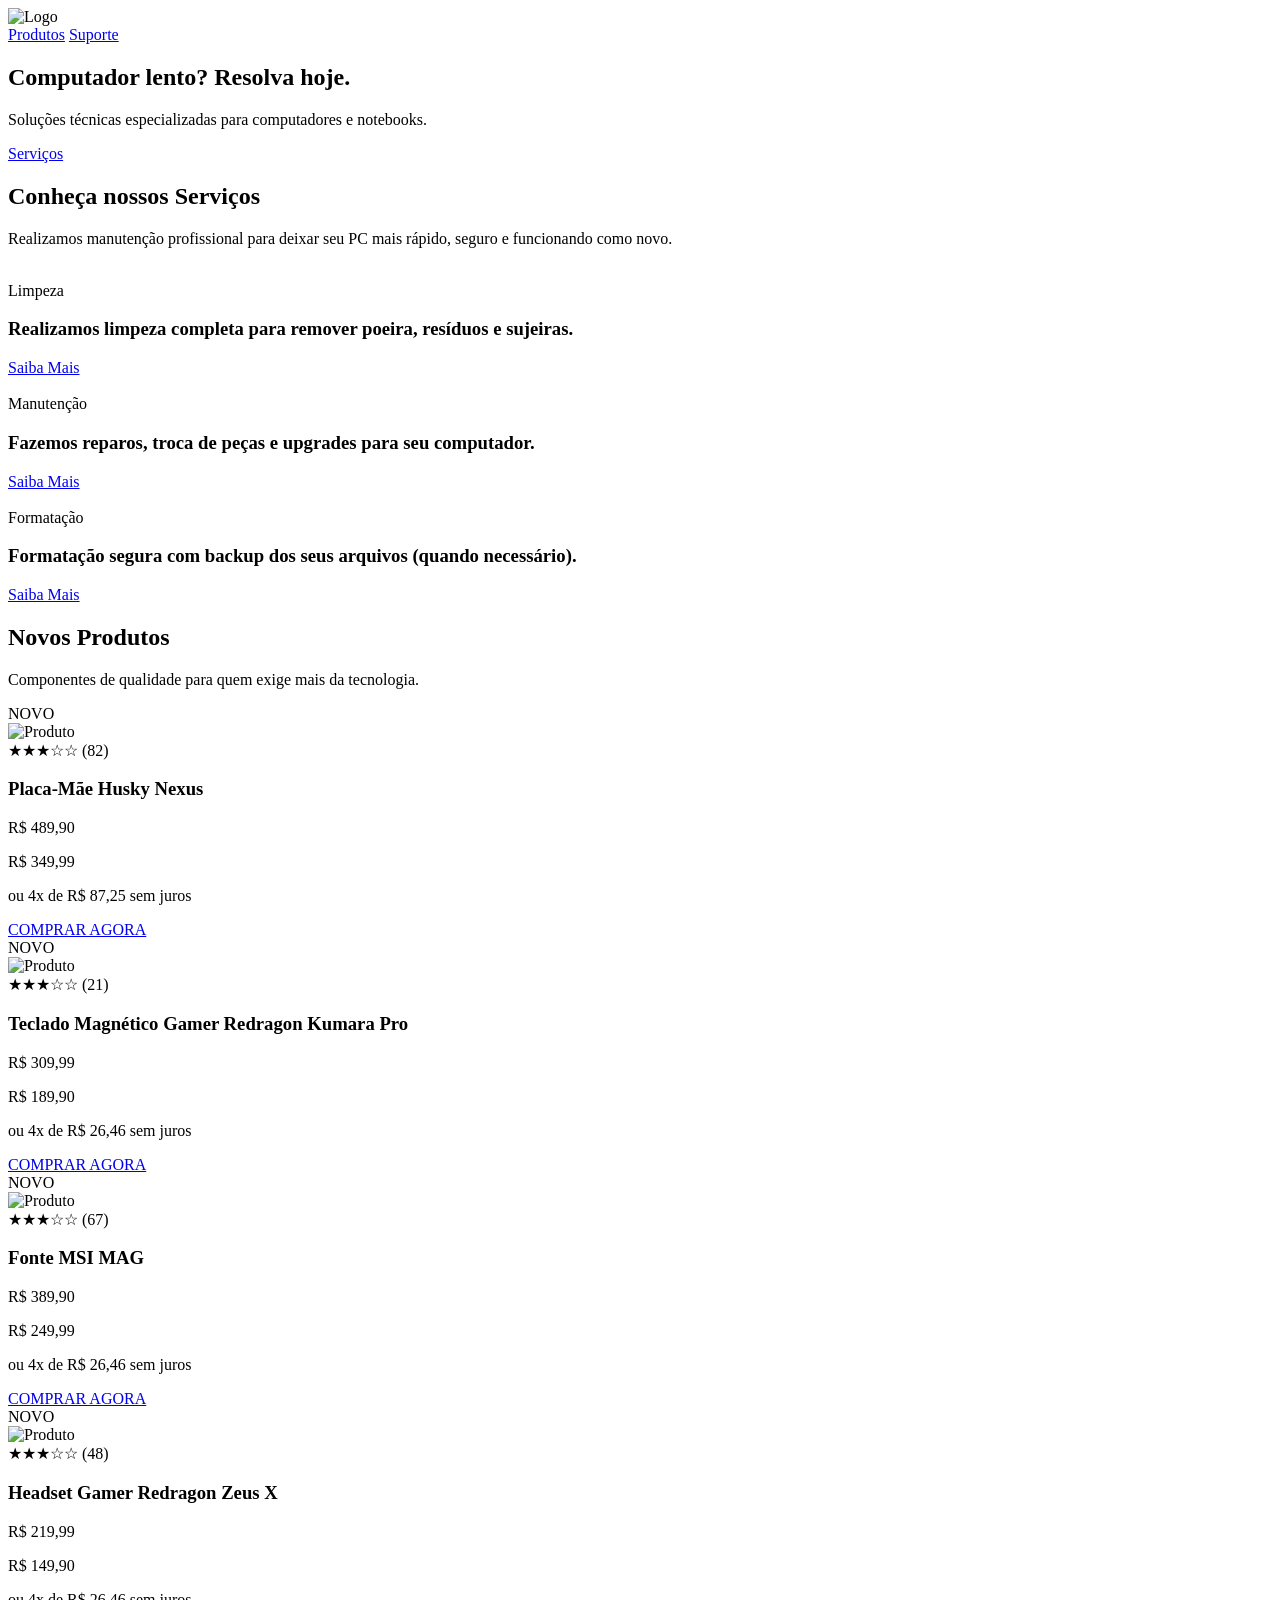
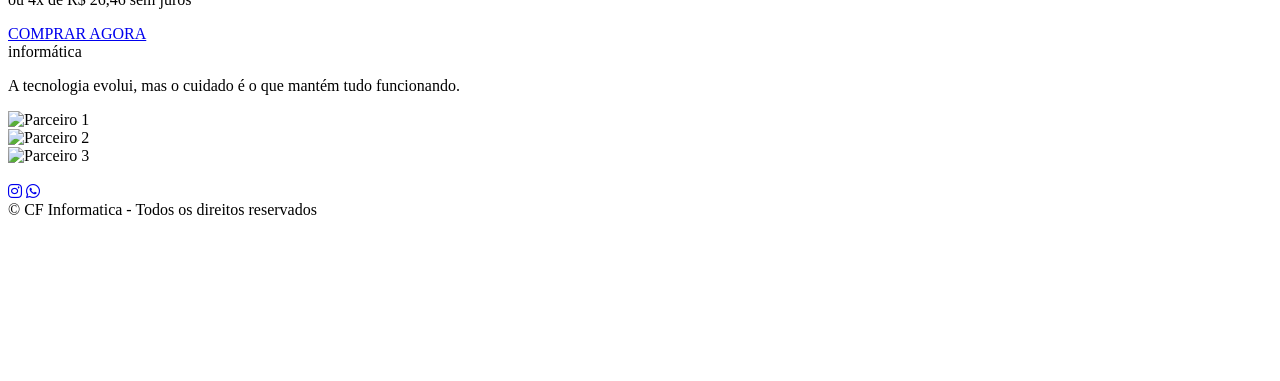
==== index.html @ 6f7fa25f "Add files via upload" ====
<!DOCTYPE html>
<html lang="pt-br">
<head>
<meta charset="UTF-8">
<meta name="viewport" content="width=device-width, initial-scale=1.0">
<title>CF Informatica</title>

<link rel="icon" href="assets/icon.png" type="image/png>
<link rel="shortcut icon" href="assets/icon.png" type="image/png">
<link rel="stylesheet" href="https://cdnjs.cloudflare.com/ajax/libs/font-awesome/6.5.0/css/all.min.css">

<link rel="stylesheet" href="css/style.css">

<!-- Open Graph / WhatsApp Preview -->
<meta property="og:type" content="website">
<meta property="og:url" content="https://weslleybns.github.io/clebberfilho">
<meta property="og:title" content="Clebber Filho - Informática">
<meta property="og:description" content="Soluções técnicas especializadas para computadores e notebooks.">
<meta property="og:image" content="https://media.discordapp.net/attachments/1266193008064204801/1477720014655197246/cf.png?ex=69a5c982&is=69a47802&hm=d62d5ab0383231bf6a17e29307c993648eecc26d2f53a8a9af0de39125a5754a&=&format=webp&quality=lossless&width=864&height=576">

<!-- Opcional (melhora compatibilidade) -->
<meta property="og:site_name" content="Clebber Filho">

<!-- Twitter (ajuda alguns apps) -->
<meta name="twitter:card" content="summary_large_image">
<meta name="twitter:title" content="Clebber Filho - Informatica">
<meta name="twitter:description" content="Soluções técnicas especializadas para computadores e notebooks.">
<meta name="twitter:image" content="https://media.discordapp.net/attachments/1266193008064204801/1477720014655197246/cf.png?ex=69a5c982&is=69a47802&hm=d62d5ab0383231bf6a17e29307c993648eecc26d2f53a8a9af0de39125a5754a&=&format=webp&quality=lossless&width=864&height=576">

</head>
<body>
    
<header>
<div class="logo">
<img src="assets/logo.png" alt="Logo">
</div>
<nav>
<a href="produtos.html">Produtos</a>
<a href="#">Suporte</a>
</nav>
</header>

<section class="hero">
  <h2>Computador lento? Resolva hoje.</h2>
  <p>Soluções técnicas especializadas para computadores e notebooks.</p>
  
  <a href="#servicos" class="btn">Serviços</a>
</section>



<!-- ===== INSIGHTS SECTION ===== -->
<section class="insights">

    <div class="insights-header">
        <h2>Conheça nossos<span> Serviços</span></h2>
        <p>
            Realizamos manutenção profissional para deixar seu PC mais rápido, seguro e funcionando como novo.
        </p>
    </div>

    <div class="insights-cards" id="servicos">

        <div class="insight-card">
            <img src="assets/limpeza.jpg" class="insight-img" alt="">
            <div class="insight-content">
                <div class="meta">Limpeza</div>
                <h3>Realizamos limpeza completa para remover poeira, resíduos e sujeiras.</h3>
                <a href="#">Saiba Mais</a>
            </div>
        </div>

        <div class="insight-card">
            <img src="assets/manutencao.png" class="insight-img" alt="">
            <div class="insight-content">
                <div class="meta">Manutenção</div>
                <h3>Fazemos reparos, troca de peças e upgrades para seu computador.</h3>
                <a href="#">Saiba Mais</a>
            </div>
        </div>

        <div class="insight-card">
            <img src="assets/formatar.jpg" class="insight-img" alt="">
            <div class="insight-content">
                <div class="meta">Formatação</div>
                <h3>Formatação segura com backup dos seus arquivos (quando necessário).</h3>
                <a href="#">Saiba Mais</a>
            </div>
        </div>

    </div>

</section>

<section class="vitrine">

  <div class="insights-header">
        <h2>Novos<span> Produtos</span></h2>
        <p>
            Componentes de qualidade para quem exige mais da tecnologia.
        </p>
    </div>

  <div class="vitrine-grid">

    <div class="produto-card">
      <div class="produto-badges">
        <span class="desconto">NOVO</span>
      </div>

      <img src="shop/placa.png" alt="Produto">

      <div class="avaliacao">
        ★★★☆☆ <span>(82)</span>
      </div>

      <h3>Placa-Mãe Husky Nexus</h3>

      <p class="preco-antigo">R$ 489,90</p>
      <p class="preco">R$ 349,99</p>
      <p class="parcelamento">ou 4x de R$ 87,25 sem juros</p>

      <a href="https://wa.me/5573991067470?text=Quero%20essa%20oferta"
         class="btn-comprar" target="_blank">
         COMPRAR AGORA
      </a>
    </div>

<div class="produto-card">
      <div class="produto-badges">
        <span class="desconto">NOVO</span>
      </div>

      <img src="shop/teclado.png" alt="Produto">

      <div class="avaliacao">
        ★★★☆☆ <span>(21)</span>
      </div>

      <h3>Teclado Magnético Gamer Redragon Kumara Pro</h3>

      <p class="preco-antigo">R$ 309,99</p>
      <p class="preco">R$ 189,90</p>
      <p class="parcelamento">ou 4x de R$ 26,46 sem juros</p>

      <a href="https://wa.me/5573991067470?text=Quero%20essa%20oferta"
         class="btn-comprar" target="_blank">
         COMPRAR AGORA
      </a>
    </div>

<div class="produto-card">
      <div class="produto-badges">
        <span class="desconto">NOVO</span>
      </div>

      <img src="shop/fonte.png" alt="Produto">

      <div class="avaliacao">
        ★★★☆☆ <span>(67)</span>
      </div>

      <h3>Fonte MSI MAG</h3>

      <p class="preco-antigo">R$ 389,90</p>
      <p class="preco">R$ 249,99</p>
      <p class="parcelamento">ou 4x de R$ 26,46 sem juros</p>

      <a href="https://wa.me/5573991067470?text=Quero%20essa%20oferta"
         class="btn-comprar" target="_blank">
         COMPRAR AGORA
      </a>
    </div>

    <div class="produto-card">
      <div class="produto-badges">
        <span class="desconto">NOVO</span>
      </div>

      <img src="shop/fone.png" alt="Produto">

      <div class="avaliacao">
        ★★★☆☆ <span>(48)</span>
      </div>

      <h3>Headset Gamer Redragon Zeus X</h3>

      <p class="preco-antigo">R$ 219,99</p>
      <p class="preco">R$ 149,90</p>
      <p class="parcelamento">ou 4x de R$ 26,46 sem juros</p>

      <a href="https://wa.me/5573991067470?text=Quero%20essa%20oferta"
         class="btn-comprar" target="_blank">
         COMPRAR AGORA
      </a>
    </div>

  </div>

</section>

<section id="parceiros" class="parceiros">
  <div class="parceiros-header">
    <span class="parceiros-sub">informática</span>
    <p>A tecnologia evolui, mas o cuidado é o que mantém tudo funcionando.</p>
  </div>

  <div class="parceiros-grid">
    
    <div class="parceiro-card">
      <img src="assets/linux.png" alt="Parceiro 1">
      </a>
    </div>

    <div class="parceiro-card">
      <img src="assets/windows.png" alt="Parceiro 2">
      </a>
    </div>

    <div class="parceiro-card">
      <img src="assets/cf.png" alt="Parceiro 3">
      </a>
    </div>

  </div>
</section>

<!-- FOOTER -->
<footer>
<div class="footer-social">
<h3></h3>
<div class="social-icons">
<a href="#"><i class="fab fa-instagram"></i></a>
<a href="https://wa.me/5573991067470"><i class="fab fa-whatsapp"></i></a>
</div>
</div>
© CF Informatica - Todos os direitos reservados
</footer>

<script src="js/script.js"></script>

</body>

<video autoplay muted loop playsinline class="bg-video">
  <source src="video.mp4" type="video/mp4">
</video>

<a href="https://wa.me/5573991067470?text=Preciso%20de%20suporte" 
   target="_blank" 
   class="whatsapp-float">

  <svg xmlns="http://www.w3.org/2000/svg" 
       viewBox="0 0 32 32" 
       width="28" 
       height="28" 
       fill="white">
    <path d="M16 .396C7.163.396 0 7.558 0 16.396c0 2.89.755 5.71 2.192 8.202L0 32l7.6-2.153A15.94 15.94 0 0016 32c8.837 0 16-7.162 16-16S24.837.396 16 .396zm0 29.073a13.02 13.02 0 01-6.636-1.822l-.475-.283-4.508 1.275 1.203-4.393-.309-.453A12.978 12.978 0 013.03 16.396c0-7.157 5.813-12.97 12.97-12.97 7.158 0 12.97 5.813 12.97 12.97 0 7.158-5.812 12.97-12.97 12.97zm7.384-9.787c-.404-.202-2.387-1.177-2.757-1.31-.37-.135-.64-.202-.91.202-.27.404-1.044 1.31-1.28 1.58-.236.27-.472.303-.876.101-.404-.202-1.707-.63-3.252-2.009-1.203-1.072-2.014-2.396-2.25-2.8-.236-.404-.025-.622.177-.823.181-.18.404-.472.606-.707.202-.236.27-.404.404-.674.135-.27.068-.506-.034-.708-.101-.202-.91-2.19-1.246-3.002-.327-.787-.66-.68-.91-.693l-.774-.014c-.27 0-.708.101-1.078.506-.37.404-1.415 1.382-1.415 3.368 0 1.985 1.45 3.904 1.652 4.174.202.27 2.855 4.36 6.914 6.113.966.416 1.72.664 2.308.85.969.308 1.852.265 2.55.161.778-.116 2.387-.976 2.724-1.918.337-.943.337-1.75.236-1.918-.101-.169-.37-.27-.774-.472z"/>
  </svg>

</a>

</html>
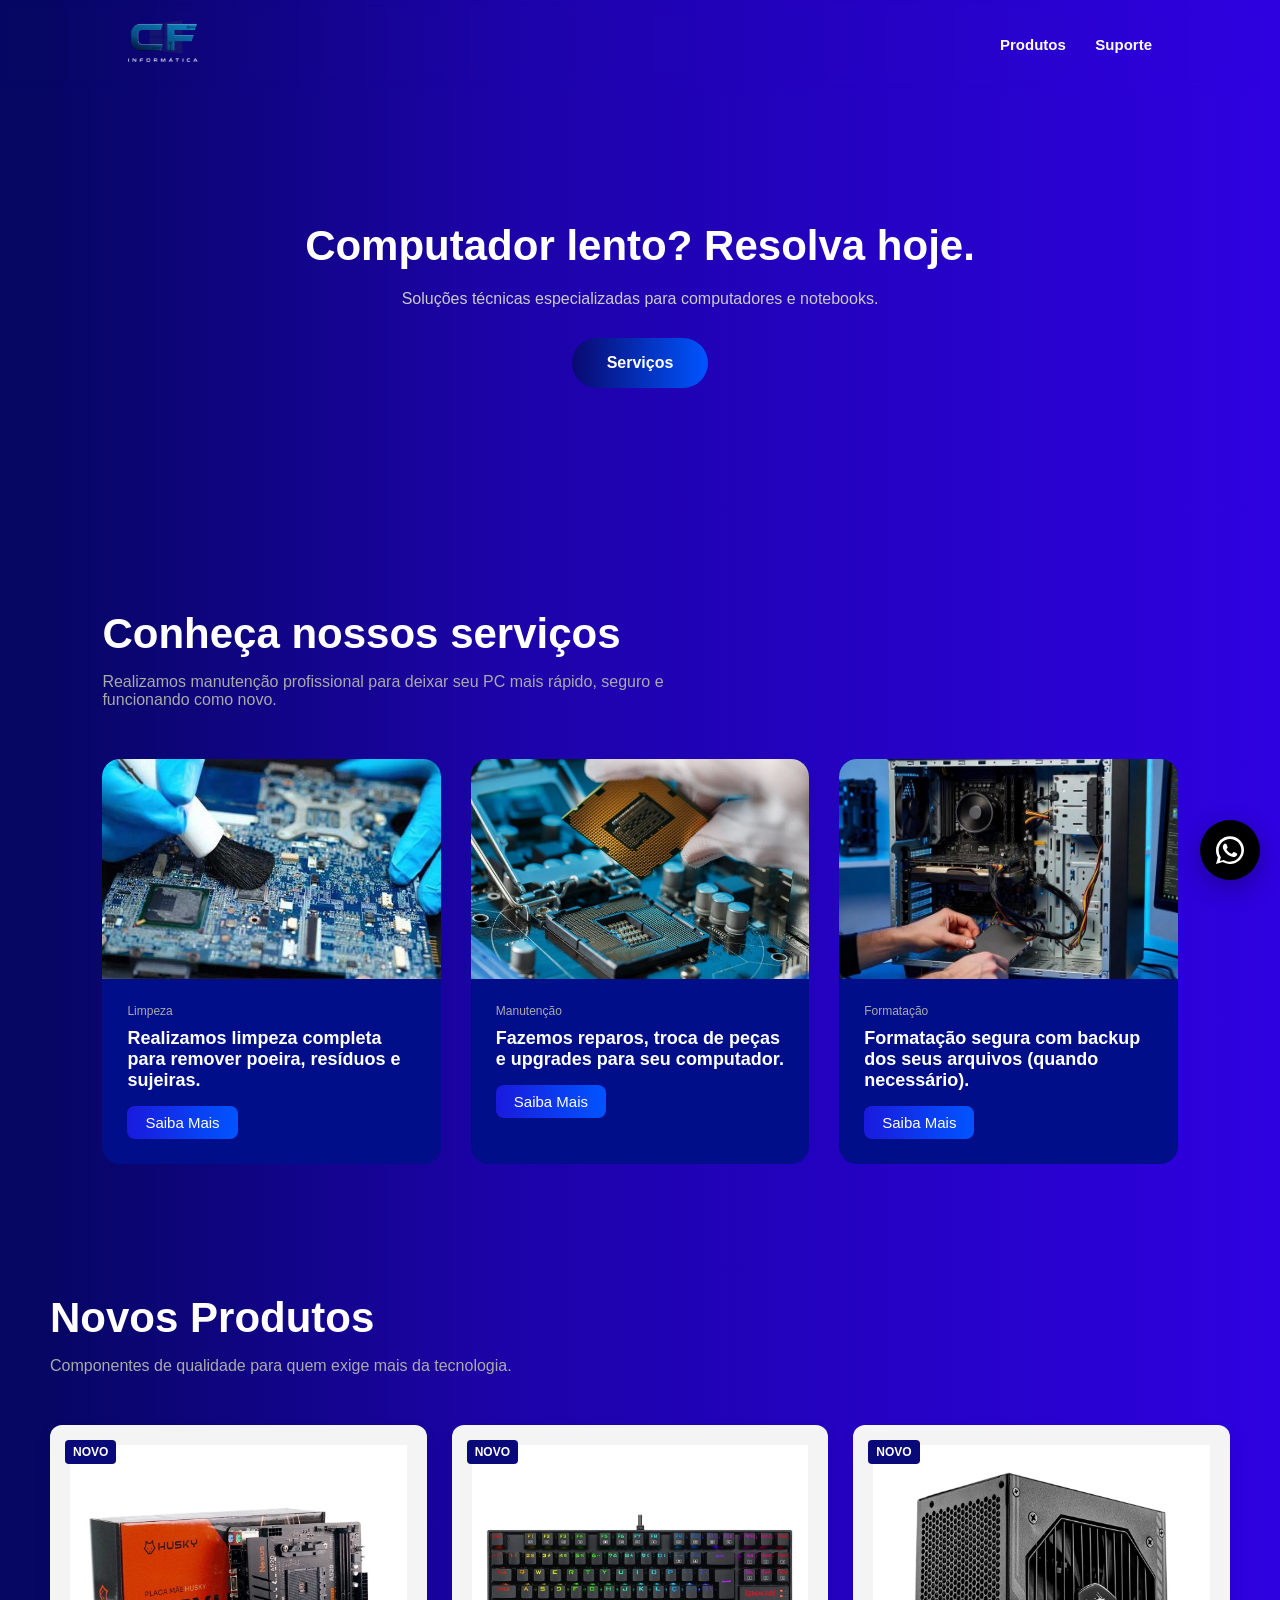
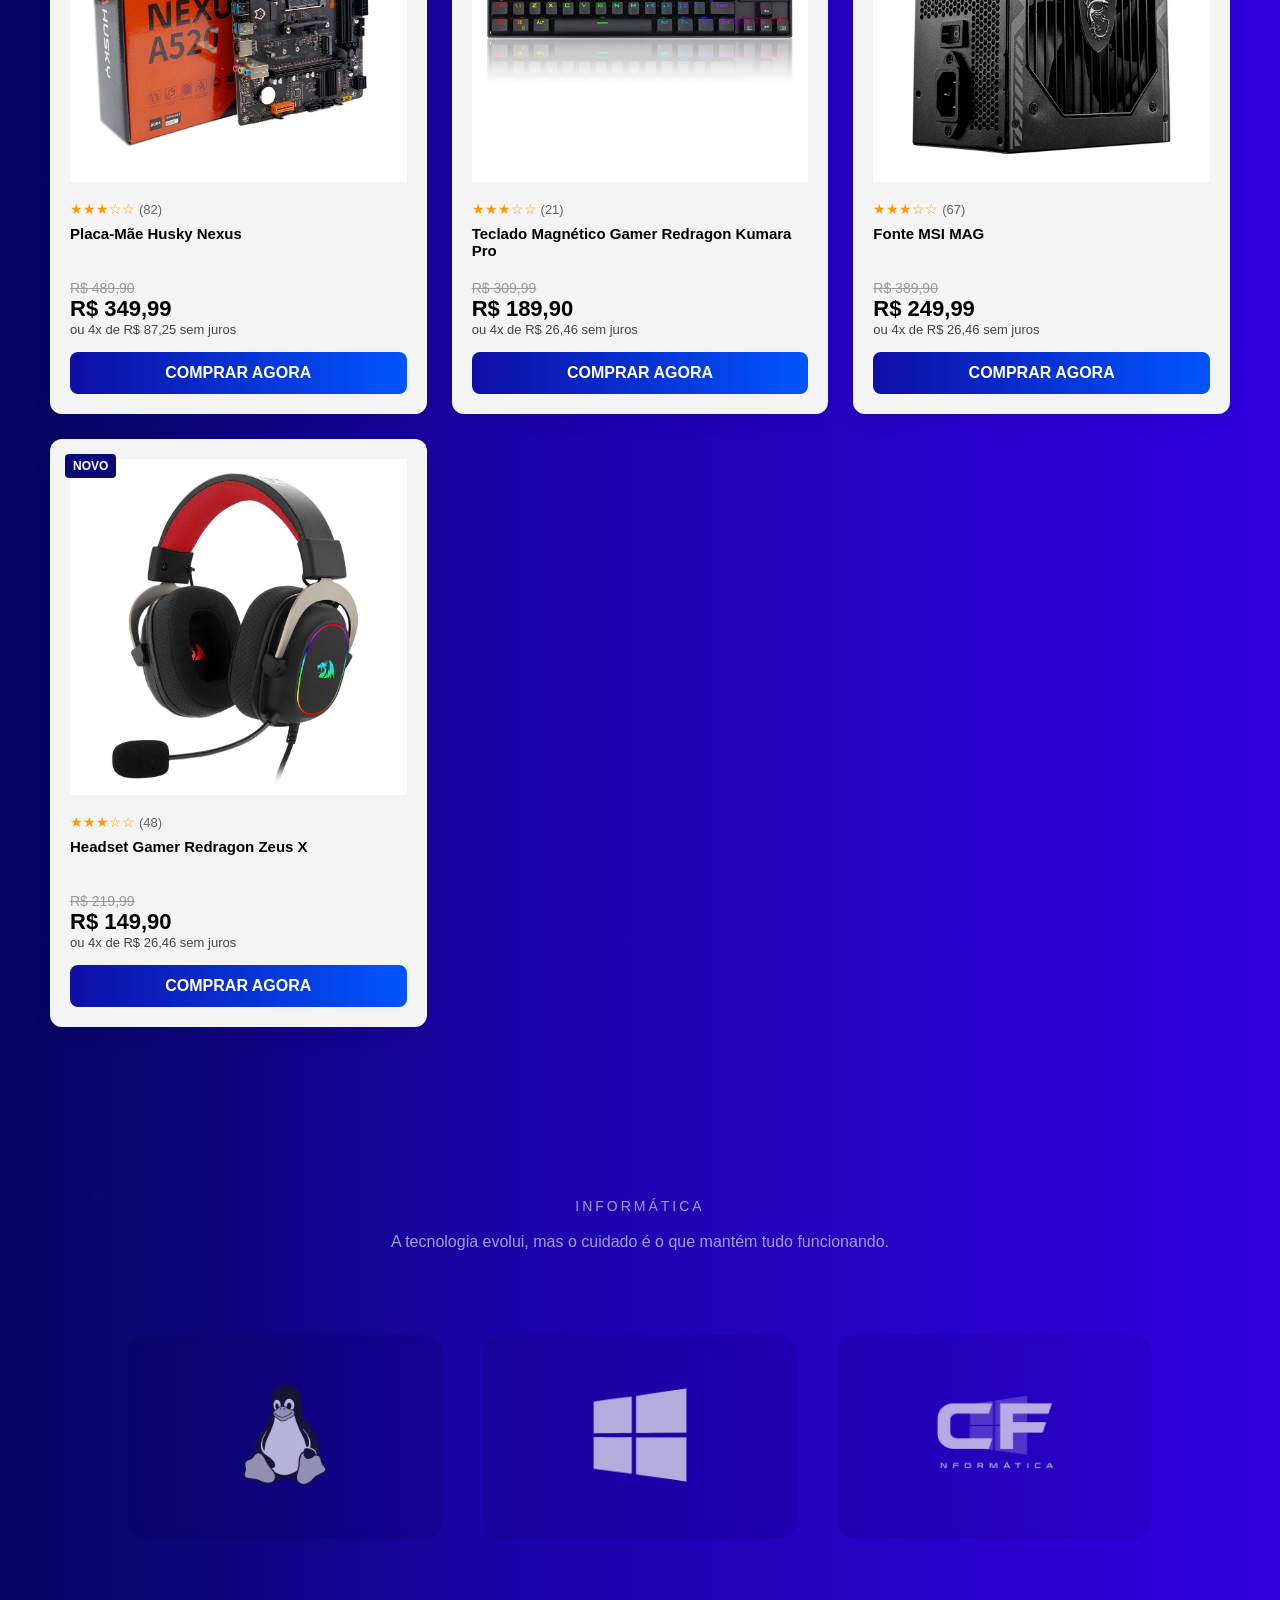
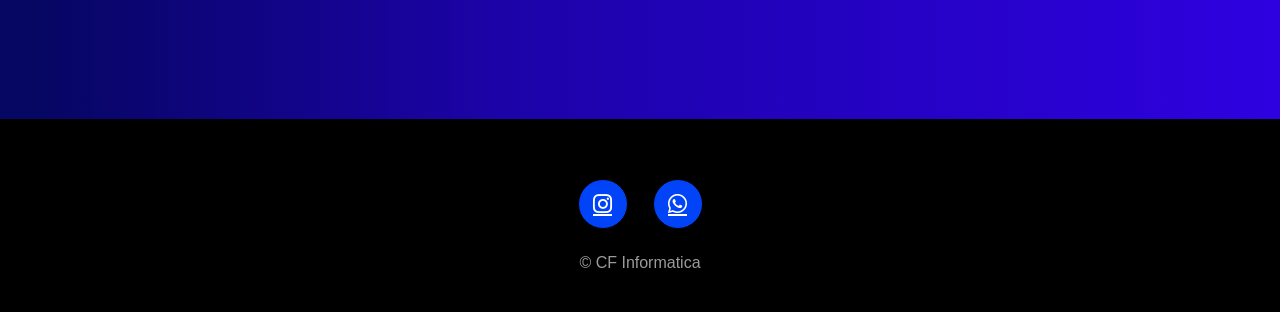
==== commit 276db2f4: "Update index.html" ====
--- a/index.html
+++ b/index.html
@@ -53,7 +53,7 @@
 <section class="insights">
 
     <div class="insights-header">
-        <h2>Conheça nossos<span> Serviços</span></h2>
+        <h2>Conheça nossos<span> serviços</span></h2>
         <p>
             Realizamos manutenção profissional para deixar seu PC mais rápido, seguro e funcionando como novo.
         </p>
@@ -230,11 +230,11 @@
 <div class="footer-social">
 <h3></h3>
 <div class="social-icons">
-<a href="#"><i class="fab fa-instagram"></i></a>
+<a href="https://instagram.com/cf.informatic"><i class="fab fa-instagram"></i></a>
 <a href="https://wa.me/5573991067470"><i class="fab fa-whatsapp"></i></a>
 </div>
 </div>
-© CF Informatica - Todos os direitos reservados
+© CF Informatica
 </footer>
 
 <script src="js/script.js"></script>
@@ -242,7 +242,7 @@
 </body>
 
 <video autoplay muted loop playsinline class="bg-video">
-  <source src="video.mp4" type="video/mp4">
+  <source src="video.mov" type="video/mov">
 </video>
 
 <a href="https://wa.me/5573991067470?text=Preciso%20de%20suporte" 
@@ -259,4 +259,4 @@
 
 </a>
 
-</html>+</html>
--- a/css/style.css
+++ b/css/style.css
@@ -0,0 +1,666 @@
+/* === REMOVER TODO BACKGROUND DO INDEX=== */
+header,
+section,
+.container,
+.card {
+  background: transparent !important;
+}
+
+*{
+margin:0;
+padding:0;
+box-sizing:border-box;
+font-family:'Montserrat',sans-serif;
+}
+
+body{
+background: #060663;
+background: linear-gradient(90deg,rgba(6, 6, 99, 1) 3%, rgba(28, 3, 168, 1) 39%, rgba(46, 1, 224, 1) 100%);
+color:#fff;
+overflow-x:hidden;
+}
+
+/* CABEÇALHO */
+header{
+padding:20px 10%;
+display:flex;
+justify-content:space-between;
+align-items:center;
+position:fixed;
+width:100%;
+top:0;
+z-index:1000;
+background:#000;
+backdrop-filter:blur(6px);
+}
+
+.logo img{
+height:45px;
+transition:0.3s;
+}
+
+.logo img:hover{
+transform:scale(1.05);
+}
+
+nav a{
+color:#fff;
+text-decoration:none;
+margin-left:25px;
+font-weight:600;
+position:relative;
+padding-bottom:6px;
+font-size:15px;
+}
+
+nav a::after{
+content:"";
+position:absolute;
+left:0;
+bottom:0;
+width:0;
+height:3px;
+background:#ffffff;
+transition:0.3s;
+border-radius:3px;
+}
+
+nav a:hover::after{
+width:100%;
+}
+
+/* HERO */
+.hero{
+min-height:50vh;
+display:flex;
+flex-direction:column;
+justify-content:center;
+align-items:center;
+text-align:center;
+padding:20px;
+margin-top:80px;
+}
+
+.hero h2{
+font-size:42px;
+margin-bottom:20px;
+}
+
+.hero p{
+max-width:600px;
+margin-bottom:30px;
+color:#ccc;
+}
+
+.btn{
+padding:16px 35px;
+background: linear-gradient(90deg, #090970, #0055ff);
+border:none;
+color:#fff;
+font-weight:700;
+cursor:pointer;
+border-radius:50px;
+transition:0.3s;
+box-shadow:0 0 20px rgba(0, 55, 255, 0);
+
+text-decoration: none;
+display: inline-block; 
+}
+
+.btn:hover{
+transform:scale(1.08);
+box-shadow:0 0 20px rgba(7, 40, 188, 0.986);
+}
+
+/* PLANOS */
+.pricing{
+background:#000;
+padding:100px 5%;
+}
+
+.pricing-container{
+display:flex;
+gap:40px;
+justify-content:center;
+flex-wrap:wrap;
+}
+
+.pricing-card{
+background:#fff;
+width:320px;
+padding:30px;
+border-radius:16px;
+position:relative;
+transition:0.3s;
+box-shadow:0 10px 30px rgba(0,0,0,0.15);
+}
+
+.pricing-card:hover{
+transform:translateY(-10px);
+box-shadow:0 20px 40px rgba(0,0,0,0.25);
+}
+
+.badge{
+position:absolute;
+top:-12px;
+right:20px;
+background:#041A53;
+color:#fff;
+padding:6px 12px;
+font-size:12px;
+border-radius:20px;
+font-weight:bold;
+}
+
+.price{
+font-size:15px;
+font-weight:bold;
+color:#111;
+margin-bottom:10px;
+}
+
+.pricing-card h3{
+font-size:22px;
+font-weight:700;
+color:#111;
+margin:10px 0;
+}
+
+.desc{
+font-size:14px;
+color:#666;
+margin-bottom:20px;
+}
+
+.pricing-card ul{
+list-style:none;
+margin-bottom:25px;
+}
+
+.pricing-card ul li{
+margin-bottom:10px;
+font-size:14px;
+color:#111;
+position:relative;
+padding-left:25px;
+}
+
+.pricing-card ul li::before{
+content:"✔";
+position:absolute;
+left:0;
+color:#041A53;
+font-weight:bold;
+}
+
+.pricing-card button{
+width:100%;
+background:#041A53;
+color:#fff;
+border:none;
+padding:14px;
+border-radius:8px;
+font-weight:bold;
+cursor:pointer;
+transition:0.3s;
+}
+
+.pricing-card button:hover{
+opacity:0.9;
+}
+
+.testimonial-card{
+position:absolute;
+width:100%;
+background:#111;
+border:1px solid #2a2a2a;
+border-radius:16px;
+padding:20px;
+opacity:0;
+transform:translateY(20px);
+transition:0.5s;
+}
+
+.testimonial-card.active{
+opacity:1;
+transform:translateY(0);
+}
+
+.stars{
+color:#facc15;
+margin-bottom:10px;
+}
+
+.testimonial-card p{
+color:#ccc;
+font-style:italic;
+margin-bottom:15px;
+}
+
+.testimonial-footer{
+display:flex;
+justify-content:space-between;
+align-items:center;
+}
+
+.user-info p:first-child{
+font-weight:600;
+}
+
+.user-info p:last-child{
+color:#777;
+font-size:0.8rem;
+}
+
+.quote{
+background:#041A53;
+padding:10px;
+border-radius:100%;
+display:flex;
+align-items:center;
+justify-content:center;
+box-shadow:0 0 10px rgba(0, 34, 255, 0.9);
+}
+
+/* FOOTER */
+footer{
+padding:40px;
+text-align:center;
+background:#000;
+color:#9b9b9b;
+margin-top:60px;
+}
+
+.footer-social{
+margin-bottom:25px;
+}
+
+.footer-social h3{
+color:#fff;
+margin-bottom:20px;
+}
+
+.social-icons{
+display:flex;
+justify-content:center;
+gap:25px;
+margin-bottom:20px;
+}
+
+.social-icons a{
+width:50px;
+height:50px;
+display:flex;
+align-items:center;
+justify-content:center;
+background:#0143f7;
+border-radius:50%;
+color:#fff;
+font-size:22px;
+transition:0.3s;
+border:1px solid #000000;
+}
+
+.social-icons a:hover{
+background:#041A53;
+transform:translateY(-6px);
+box-shadow:0 10px 25px rgba(0, 110, 255, 0.5);
+}
+
+@media(max-width:768px){
+.hero h2{font-size:28px;}
+.pricing-container{flex-direction:column;align-items:center;}
+.feedback-wrapper{flex-direction:column;align-items:center;}
+}
+
+html{
+scroll-behavior:smooth;
+}
+
+header.scrolled{
+background:#000;
+box-shadow:0 5px 20px rgba(0,0,0,0.5);
+}
+
+/* ===== INSIGHTS SECTION ===== */
+
+.insights{
+    padding:80px 8%;
+    background:#000;
+    color:#fff;
+}
+
+.insights-header h2{
+    font-size:42px;
+    margin-bottom:15px;
+}
+
+.insights-header span{
+    color:#ffffff;
+}
+
+.insights-header p{
+    max-width:600px;
+    color:#aaa;
+    margin-bottom:50px;
+}
+
+/* GRID */
+
+.insights-cards{
+    display:grid;
+    grid-template-columns:repeat(auto-fit, minmax(280px, 1fr));
+    gap:30px;
+}
+
+/* CARD */
+
+.insight-card{
+    background:#000f89;
+    border-radius:18px;
+    overflow:hidden;
+    transition:0.4s ease;
+}
+
+.insight-card:hover{
+    transform:translateY(-10px);
+    box-shadow:0 25px 50px rgba(0, 0, 0, 0)
+}
+
+/* IMAGE */
+
+.insight-img{
+    width:100%;
+    height:220px;
+    object-fit:cover;
+    display:block;
+    transition:1.0s ease;
+}
+
+.insight-card:hover .insight-img{
+    transform:scale(1.05);
+}
+
+/* CONTENT */
+
+.insight-content{
+    padding:25px;
+}
+
+.meta{
+    font-size:12px;
+    color:#aaa;
+    margin-bottom:10px;
+}
+
+.insight-content h3{
+    font-size:18px;
+    margin-bottom:15px;
+}
+
+.insight-content a{
+    display:inline-block;
+    padding:8px 18px;
+    background: linear-gradient(90deg, #1a1add, #0055ff);
+    border-radius:8px;
+    text-decoration:none;
+    font-size:15px;
+    color:#ffffff;
+    transition:0.3s;
+}
+
+.insight-content a:hover{
+    background: linear-gradient(90deg, #1a1add82, #0055ffab);
+}
+
+/* SEÇÃO */
+.prova-social {
+  background: #000000;
+  height: 40vh;
+  display: flex;
+  align-items: center;
+  justify-content: center;
+}
+
+/* LOGOS */
+.logos {
+  display: flex;
+  justify-content: center;
+  align-items: center;
+}
+
+.logos img {
+  width: 70px;
+  height: 70px;
+  border-radius: 50%;
+  object-fit: cover;
+  border: 1px solid #000;
+  margin-left: -20px;
+  transition: 1.0s;
+}
+
+/* Remove margem da primeira */
+.logos img:first-child {
+  margin-left: 0;
+}
+
+/* Efeito hover opcional */
+.logos img:hover {
+  transform: scale(1.2);
+  z-index: 2;
+}
+
+
+/* HOVER */
+.funil:hover{
+  transform:scale(1.06);
+}
+
+/* === VIDEO === */
+.bg-video{
+  position: fixed;
+  top: 0;
+  left: 0;
+  width: 100%;
+  height: 100%;
+  object-fit: cover;
+  z-index: -1;
+}
+
+/* PARCEIROS */
+.parceiros {
+  padding: 120px 10%;
+  background: #0a0a0a;
+  text-align: center;
+}
+
+.parceiros-header {
+  max-width: 700px;
+  margin: 0 auto 80px;
+}
+
+.parceiros-sub {
+  display: inline-block;
+  font-size: 14px;
+  letter-spacing: 3px;
+  text-transform: uppercase;
+  opacity: 0.6;
+  margin-bottom: 15px;
+}
+
+.parceiros p {
+  opacity: 0.6;
+  line-height: 1.6;
+}
+
+.parceiros-grid {
+  display: grid;
+  grid-template-columns: repeat(auto-fit, minmax(180px, 1fr));
+  gap: 40px;
+  align-items: center;
+}
+
+.parceiro-card {
+  padding: 40px;
+  border-radius: 20px;
+  background: rgba(0, 0, 0, 0.068);
+  backdrop-filter: blur(8px);
+  transition: 0.4s ease;
+}
+
+.parceiro-card img {
+  max-width: 120px;
+  filter: grayscale(100%);
+  opacity: 0.7;
+  transition: 0.4s ease;
+}
+
+.parceiro-card:hover {
+  background: rgba(0, 0, 0, 0.199);
+  transform: translateY(-8px);
+}
+
+.parceiro-card:hover img {
+  filter: grayscale(0%);
+  opacity: 1;
+  transform: scale(1.05);
+}
+
+.whatsapp-float {
+  position: fixed;
+  bottom: 20px;
+  right: 20px;
+  background: #000;
+  width: 60px;
+  height: 60px;
+  border-radius: 50%;
+  display: flex;
+  align-items: center;
+  justify-content: center;
+  box-shadow: 0 8px 25px rgba(0,0,0,0.3);
+  transition: 0.3s;
+  text-decoration: none;
+}
+
+.whatsapp-float:hover {
+  transform: scale(1.1);
+}
+
+.vitrine {
+  padding: 50px;
+  background: #0831d3;
+}
+
+.vitrine-header {
+  display: flex;
+  justify-content: space-between;
+  align-items: center;
+  margin-bottom: 30px;
+}
+
+.vitrine-header h2 {
+  font-size: 26px;
+  font-weight: 700;
+}
+
+.vitrine-header a {
+  color: #ff6a00;
+  font-weight: bold;
+  text-decoration: none;
+}
+
+.vitrine-grid {
+  display: grid;
+  grid-template-columns: repeat(auto-fit, minmax(280px, 1fr));
+  gap: 25px;
+}
+
+.produto-card {
+  background: #f4f4f4;
+  padding: 20px;
+  border-radius: 12px;
+  position: relative;
+  transition: 0.3s ease;
+  box-shadow: 0 8px 20px rgba(0,0,0,0.06);
+}
+
+.produto-card:hover {
+  transform: translateY(-8px);
+  box-shadow: 0 15px 30px rgba(0,0,0,0.12);
+}
+
+.produto-card img {
+  width: 100%;
+  margin-bottom: 15px;
+}
+
+.produto-badges {
+  position: absolute;
+  top: 15px;
+  left: 15px;
+  display: flex;
+  flex-direction: column;
+  gap: 5px;
+}
+
+.desconto {
+  background: #090979;
+  color: white;
+  font-size: 12px;
+  padding: 5px 8px;
+  border-radius: 4px;
+  font-weight: bold;
+}
+
+.avaliacao {
+  font-size: 14px;
+  margin-bottom: 8px;
+  color: #ff9800;
+}
+
+.avaliacao span {
+  color: #666;
+  font-size: 13px;
+}
+
+.produto-card h3 {
+  font-size: 15px;
+  font-weight: 600;
+  margin-bottom: 10px;
+  min-height: 45px;
+  color: #000
+}
+
+.preco-antigo {
+  text-decoration: line-through;
+  color: #999;
+  font-size: 14px;
+}
+
+.preco {
+  font-size: 22px;
+  font-weight: 800;
+  color: #000;
+}
+
+.parcelamento {
+  font-size: 13px;
+  color: #444;
+  margin-bottom: 15px;
+}
+
+.btn-comprar {
+  display: block;
+  text-align: center;
+  background: linear-gradient(90deg, #0e0ea4, #0055ff);
+  color: white;
+  padding: 12px;
+  border-radius: 8px;
+  text-decoration: none;
+  font-weight: bold;
+  transition: 0.3s;
+}
+
+.btn-comprar:hover {
+  opacity: 0.9;
+}
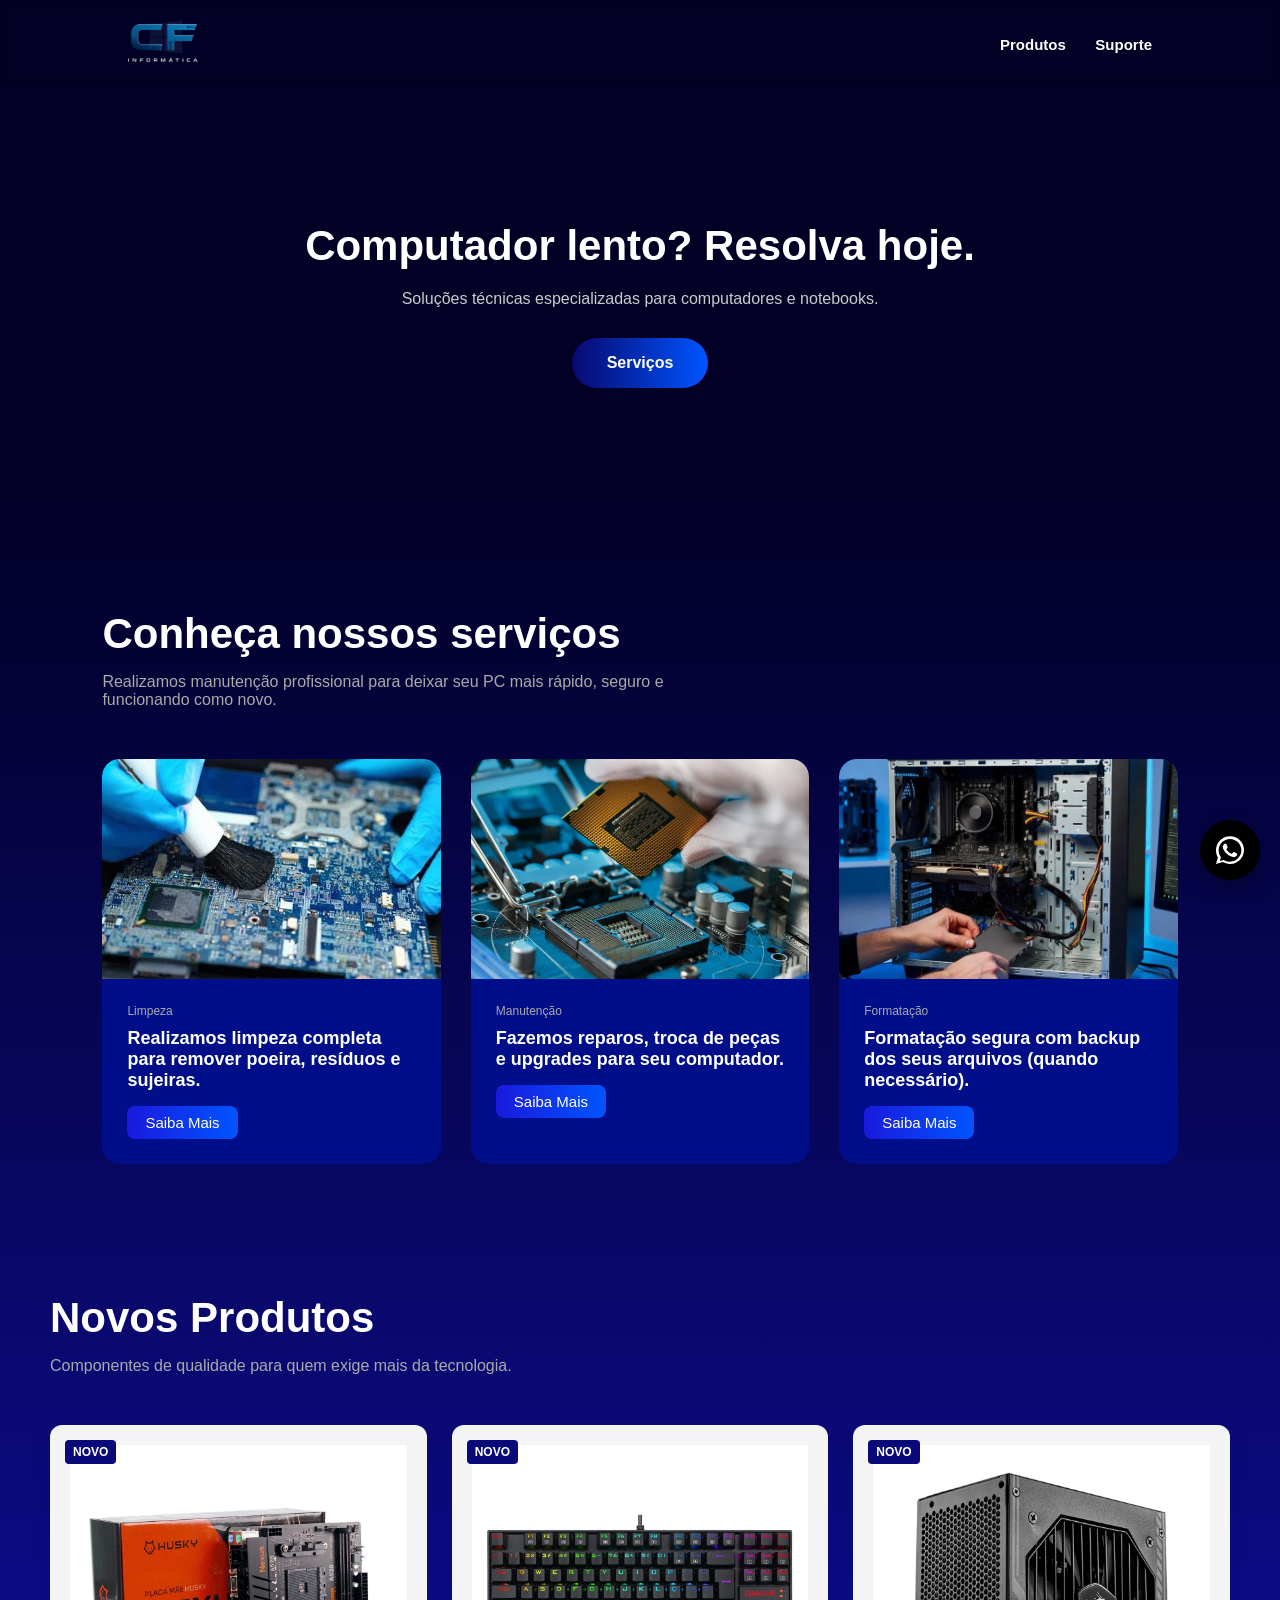
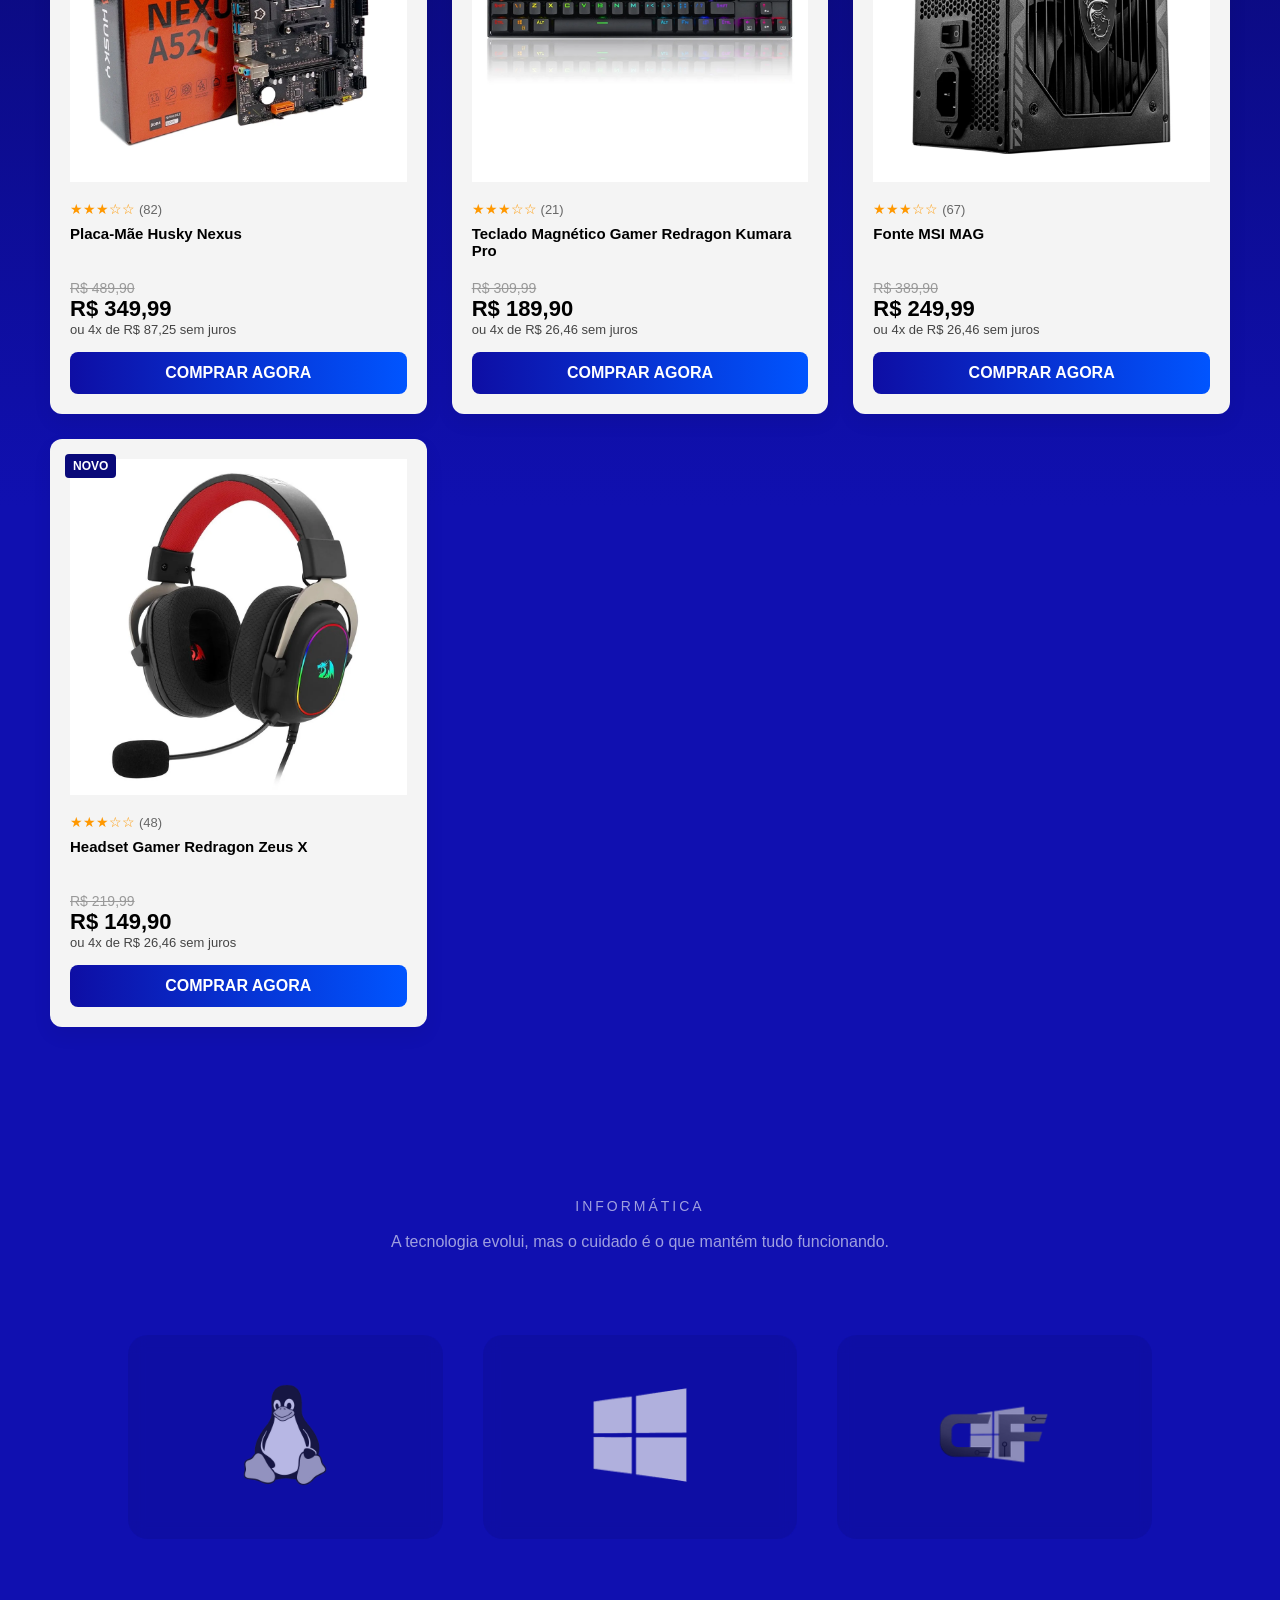
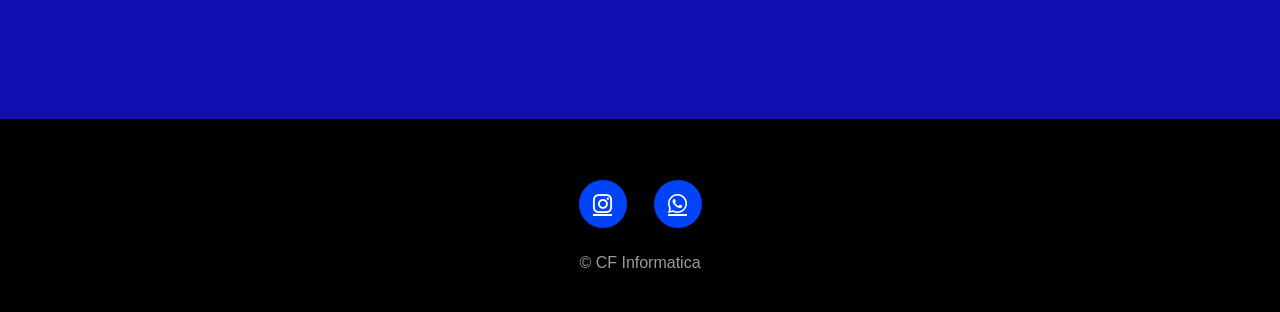
==== commit 576e00d3: "Update index.html" ====
--- a/index.html
+++ b/index.html
@@ -16,7 +16,7 @@
 <meta property="og:url" content="https://weslleybns.github.io/clebberfilho">
 <meta property="og:title" content="Clebber Filho - Informática">
 <meta property="og:description" content="Soluções técnicas especializadas para computadores e notebooks.">
-<meta property="og:image" content="https://media.discordapp.net/attachments/1266193008064204801/1477720014655197246/cf.png?ex=69a5c982&is=69a47802&hm=d62d5ab0383231bf6a17e29307c993648eecc26d2f53a8a9af0de39125a5754a&=&format=webp&quality=lossless&width=864&height=576">
+<meta property="og:image" content="https://i.pinimg.com/1200x/7c/ac/65/7cac65f4afe479f11e8bce52503202e9.jpg">
 
 <!-- Opcional (melhora compatibilidade) -->
 <meta property="og:site_name" content="Clebber Filho">
@@ -260,3 +260,4 @@
 </a>
 
 </html>
+
--- a/css/style.css
+++ b/css/style.css
@@ -15,7 +15,7 @@
 
 body{
 background: #060663;
-background: linear-gradient(90deg,rgba(6, 6, 99, 1) 3%, rgba(28, 3, 168, 1) 39%, rgba(46, 1, 224, 1) 100%);
+background: linear-gradient(180deg,rgba(2, 0, 36, 1) 1%, rgba(2, 0, 36, 1) 13%, rgba(16, 16, 176, 1) 60%);
 color:#fff;
 overflow-x:hidden;
 }
@@ -266,7 +266,7 @@
 footer{
 padding:40px;
 text-align:center;
-background:#000;
+background: #000;
 color:#9b9b9b;
 margin-top:60px;
 }
@@ -663,4 +663,4 @@
 
 .btn-comprar:hover {
   opacity: 0.9;
-}+}
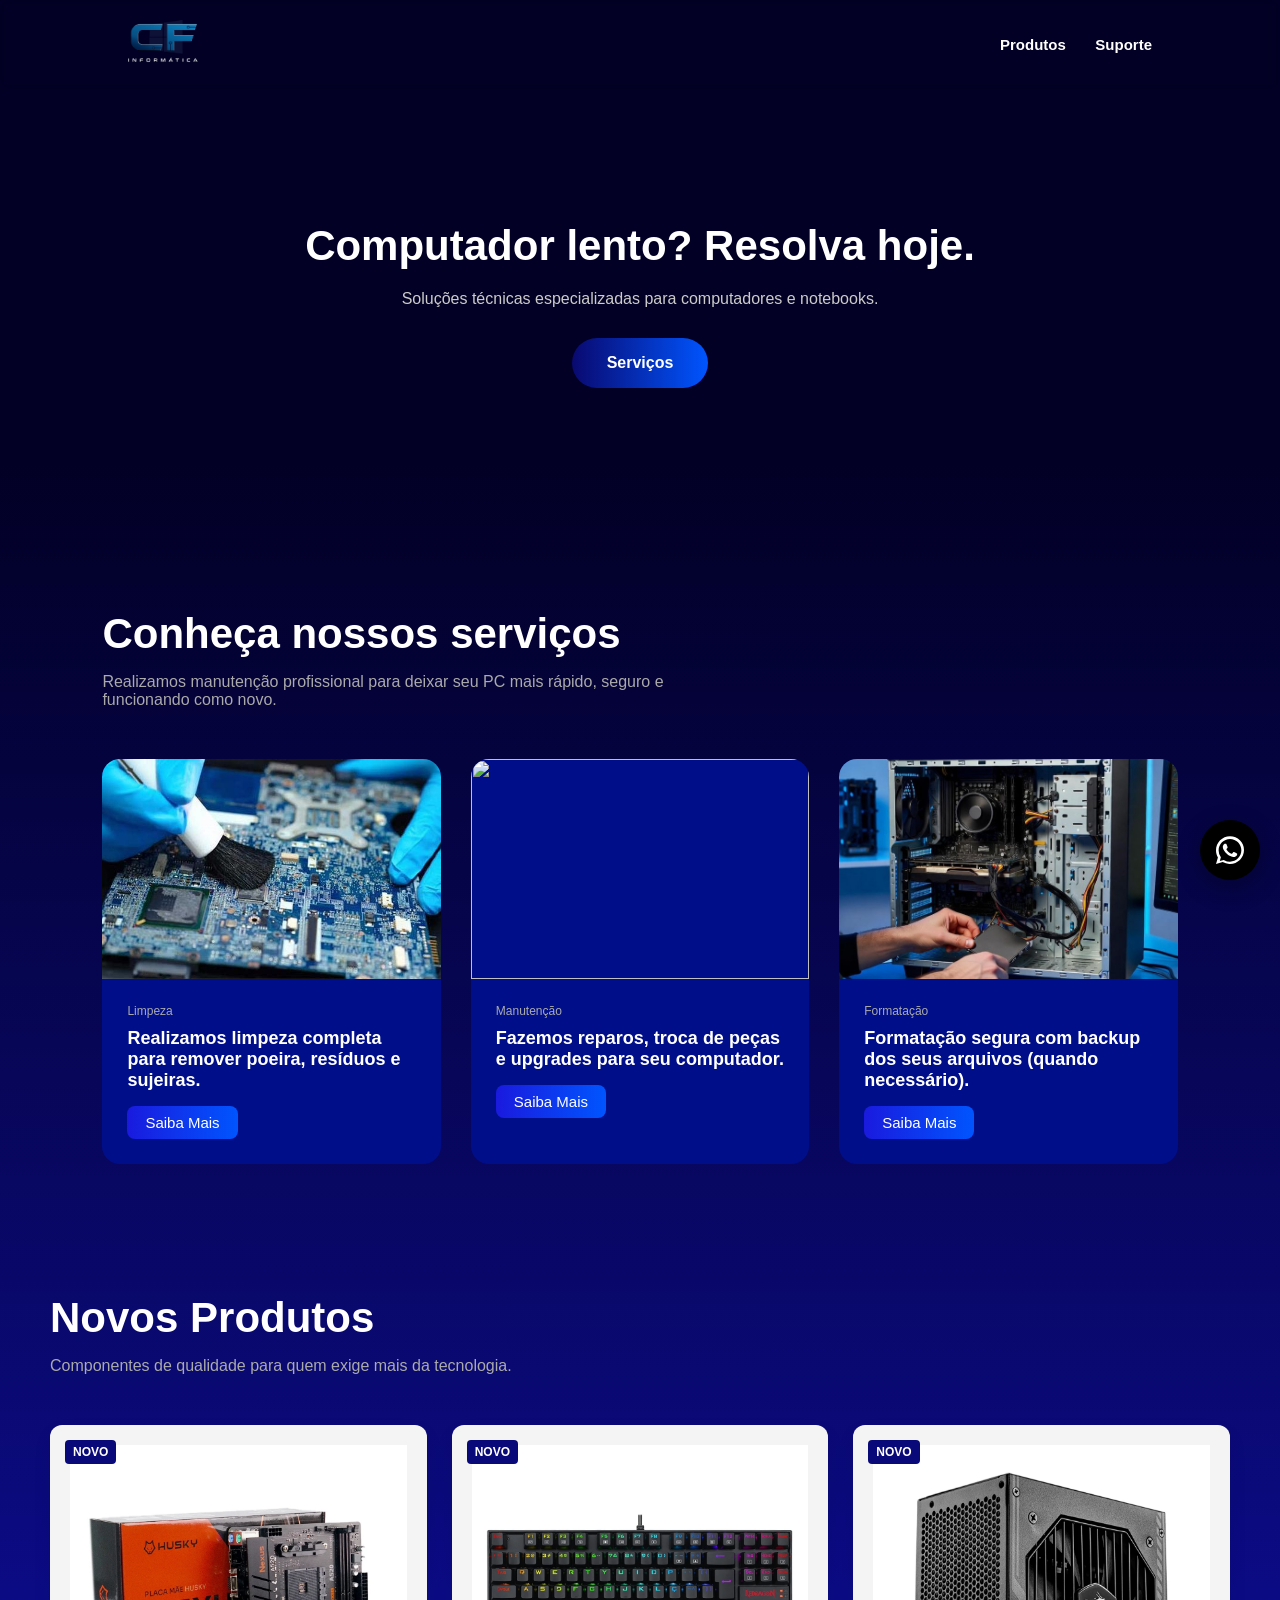
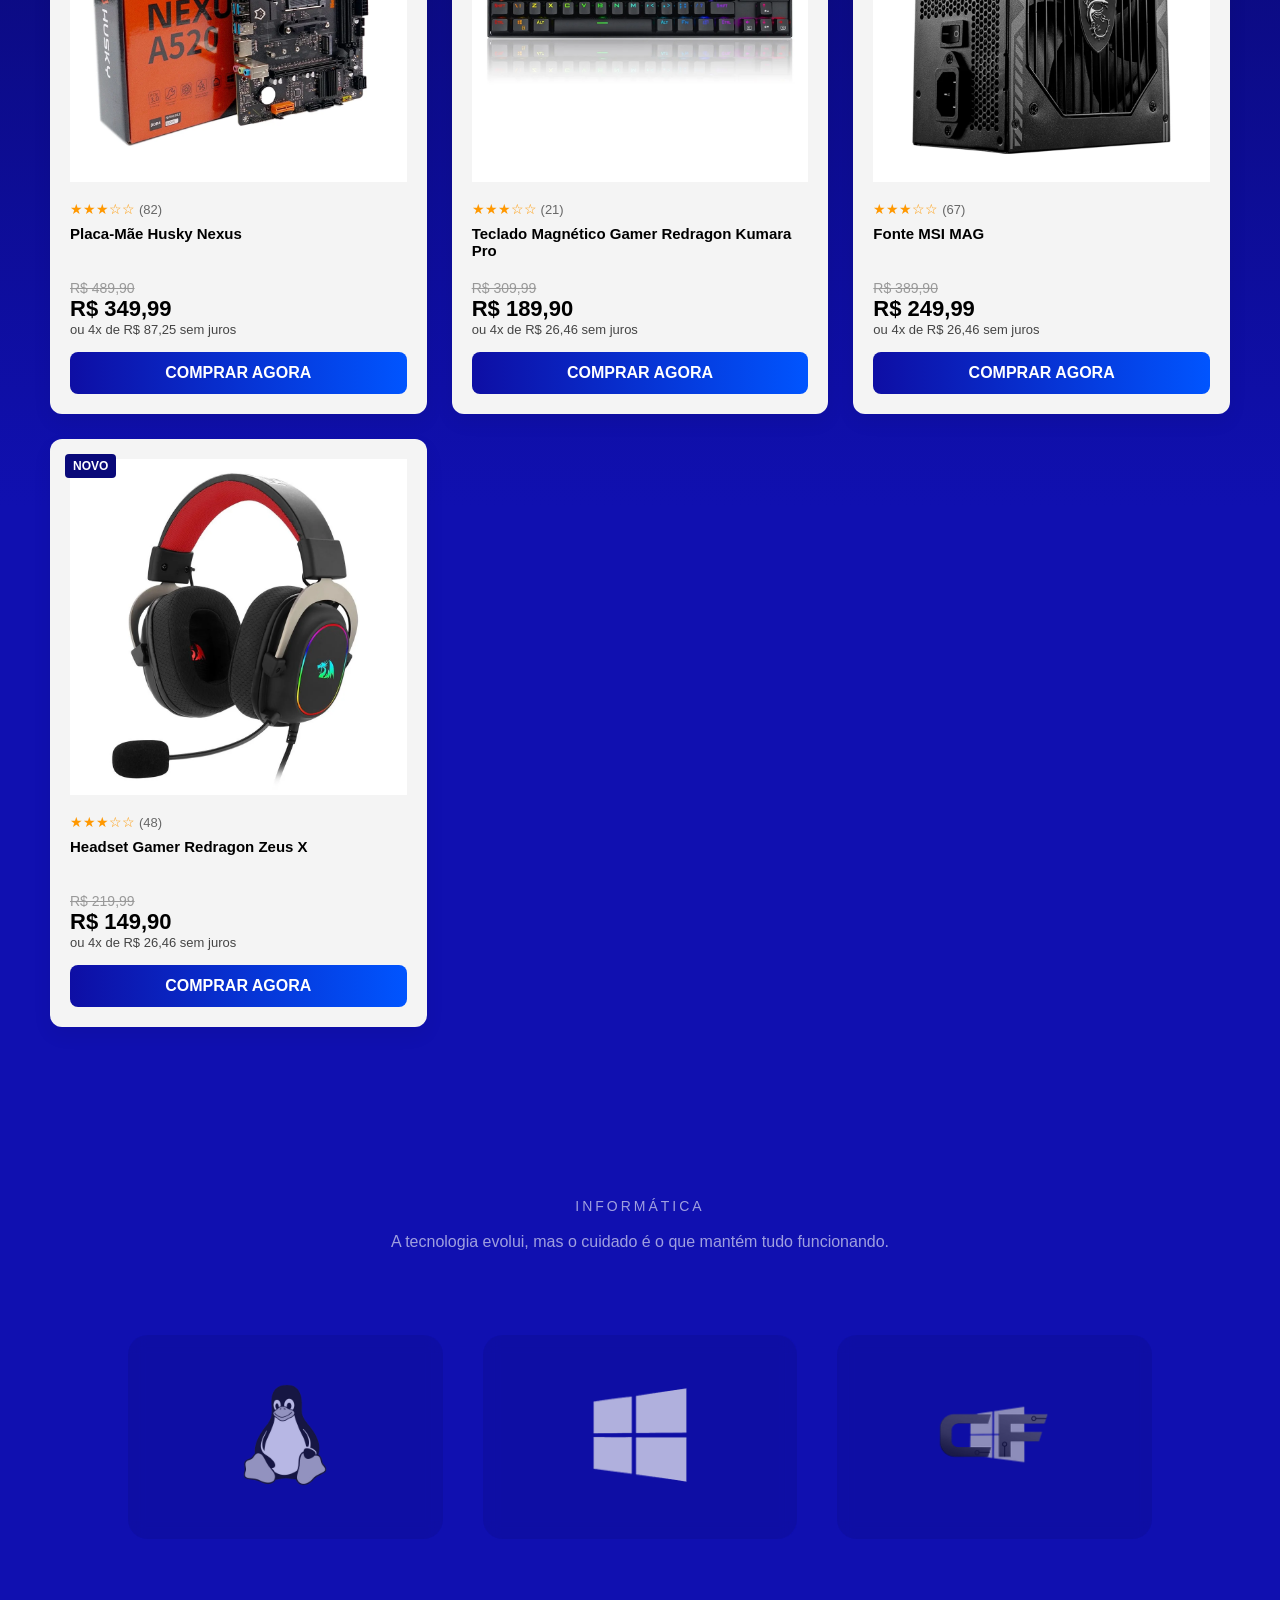
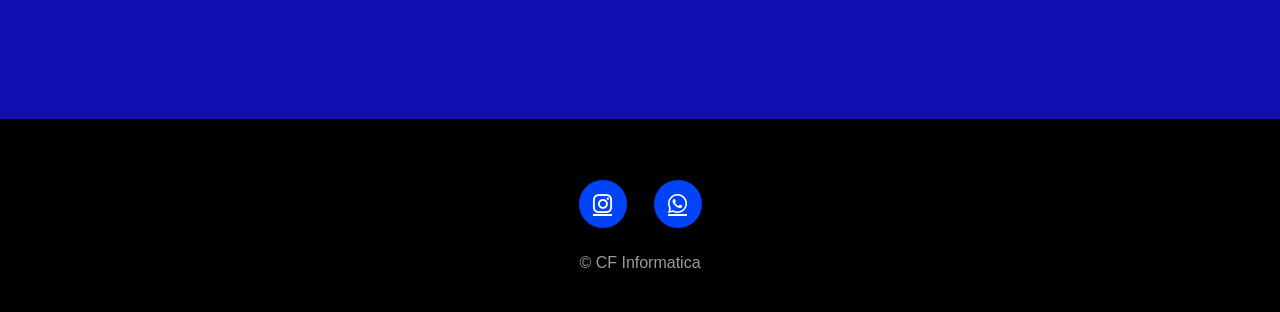
==== commit ec432737: "Update index.html" ====
--- a/index.html
+++ b/index.html
@@ -14,12 +14,12 @@
 <!-- Open Graph / WhatsApp Preview -->
 <meta property="og:type" content="website">
 <meta property="og:url" content="https://weslleybns.github.io/clebberfilho">
-<meta property="og:title" content="Clebber Filho - Informática">
+<meta property="og:title" content="CF Informática">
 <meta property="og:description" content="Soluções técnicas especializadas para computadores e notebooks.">
-<meta property="og:image" content="https://i.pinimg.com/1200x/7c/ac/65/7cac65f4afe479f11e8bce52503202e9.jpg">
+<meta property="og:image" content="https://media.discordapp.net/attachments/1266193008064204801/1477720014655197246/cf.png?ex=69a5c982&is=69a47802&hm=d62d5ab0383231bf6a17e29307c993648eecc26d2f53a8a9af0de39125a5754a&=&format=webp&quality=lossless&width=864&height=576">
 
 <!-- Opcional (melhora compatibilidade) -->
-<meta property="og:site_name" content="Clebber Filho">
+<meta property="og:site_name" content="CF Informatica">
 
 <!-- Twitter (ajuda alguns apps) -->
 <meta name="twitter:card" content="summary_large_image">
@@ -71,7 +71,7 @@
         </div>
 
         <div class="insight-card">
-            <img src="assets/manutencao.png" class="insight-img" alt="">
+            <img src="assets/manutencao.jpg" class="insight-img" alt="">
             <div class="insight-content">
                 <div class="meta">Manutenção</div>
                 <h3>Fazemos reparos, troca de peças e upgrades para seu computador.</h3>
@@ -260,4 +260,3 @@
 </a>
 
 </html>
-
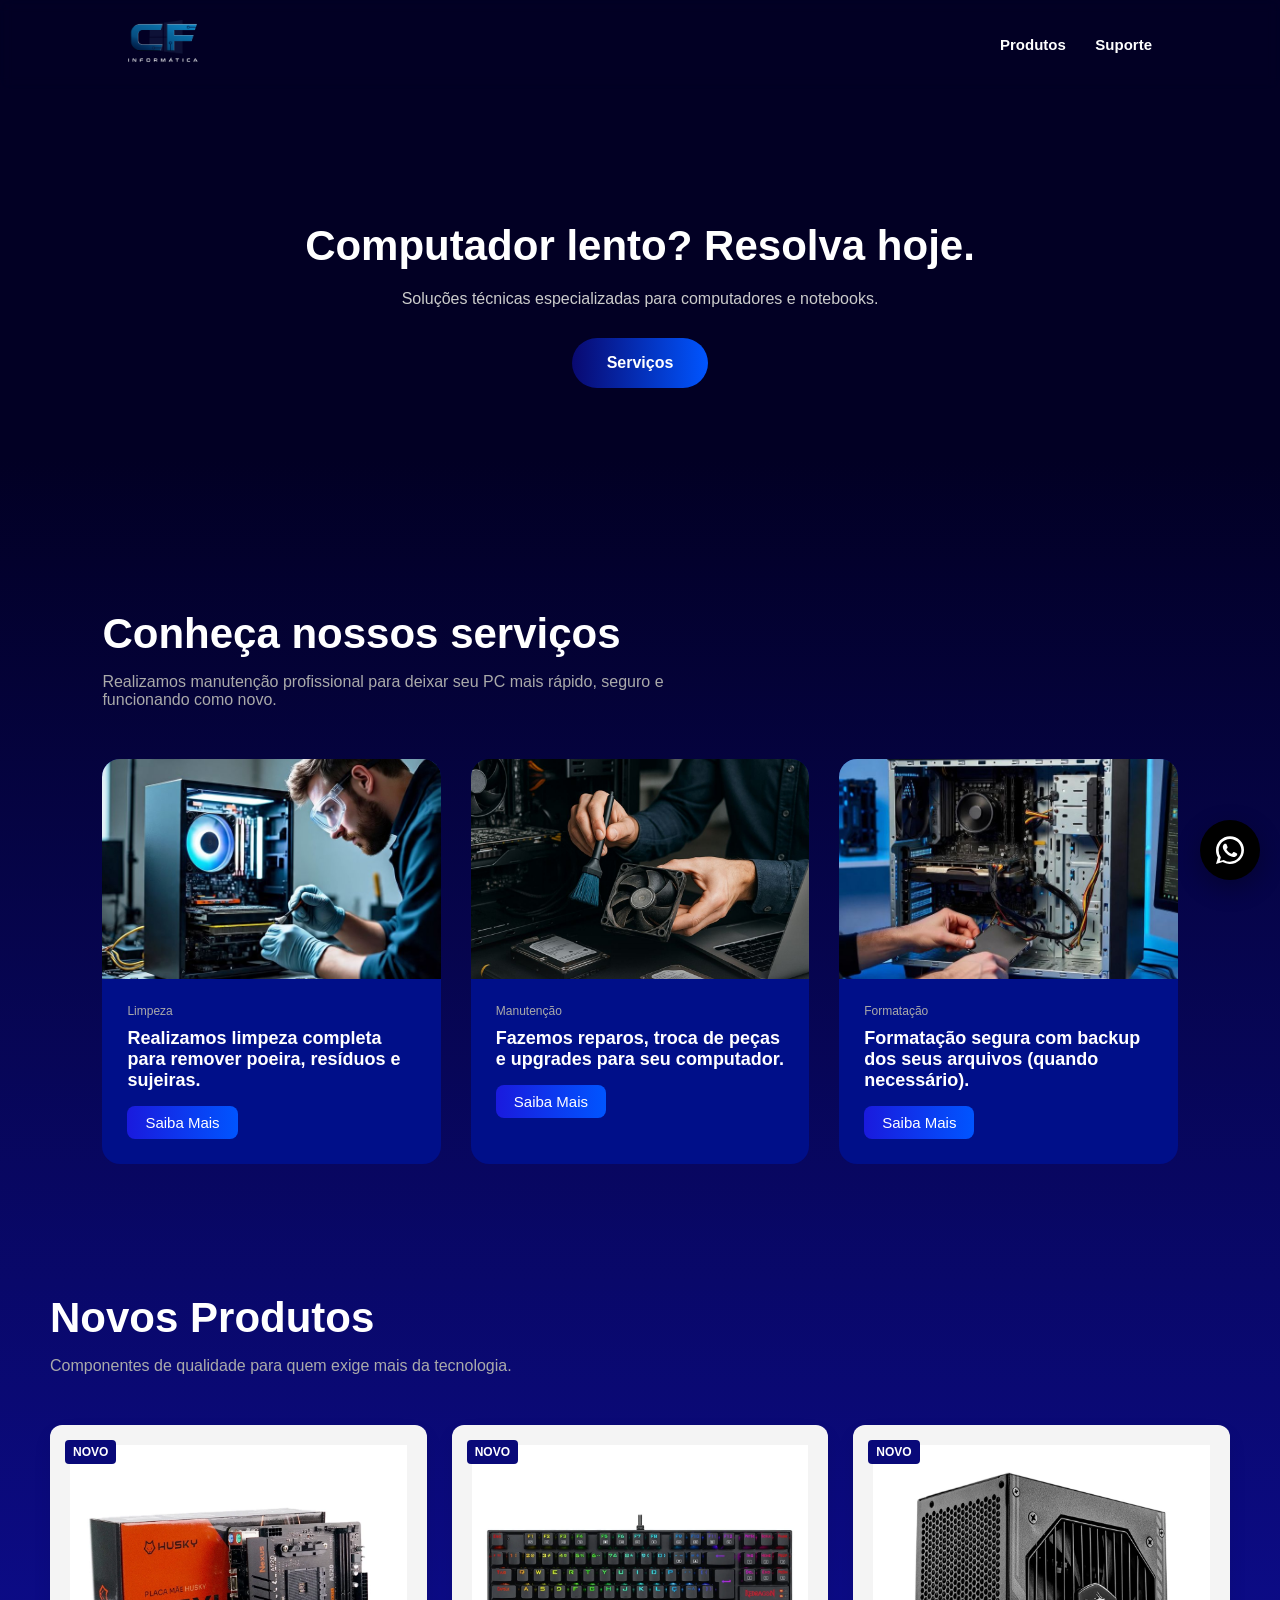
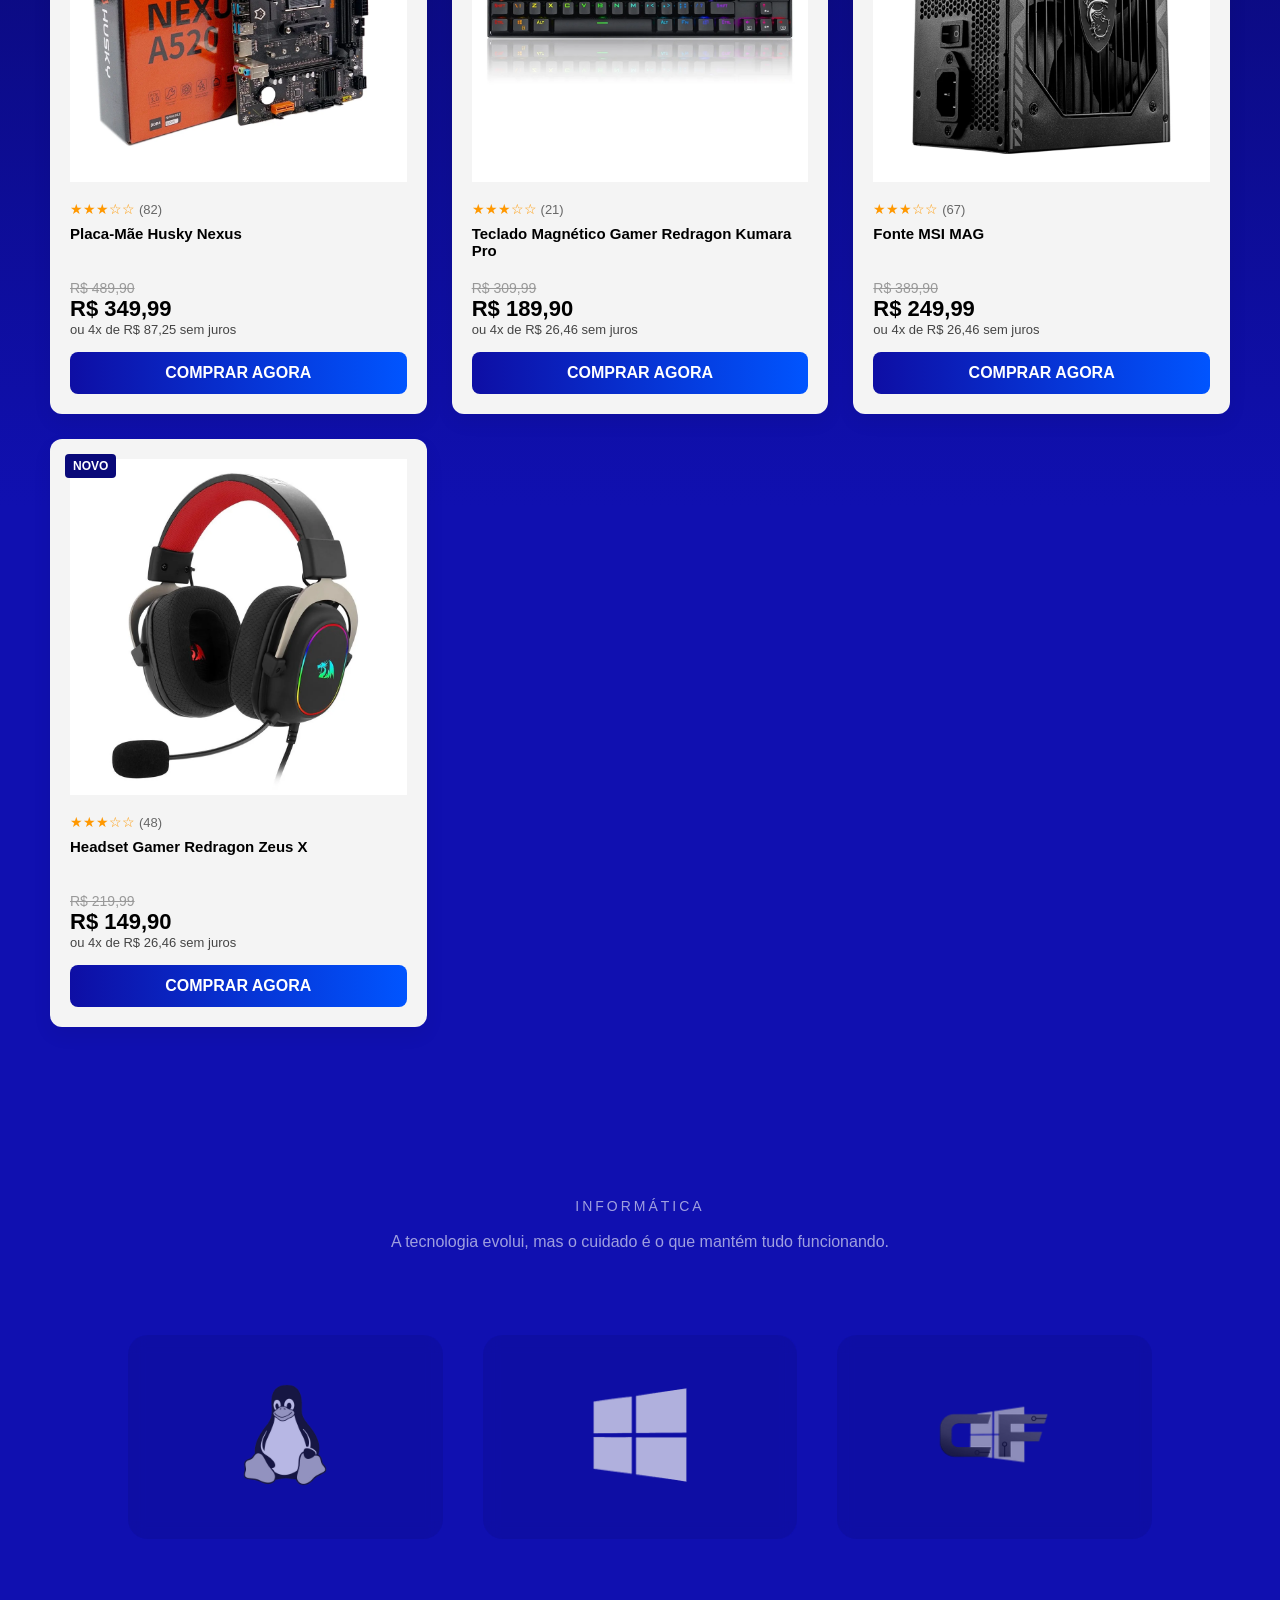
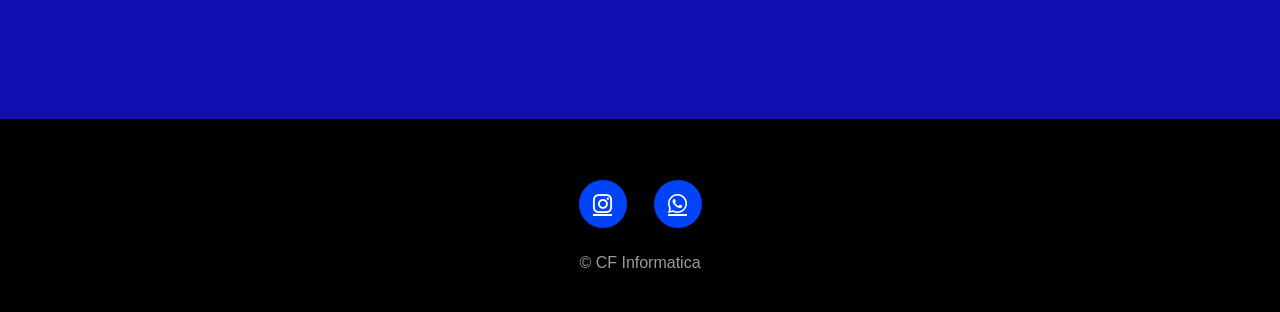
==== commit 5acc1f14: "Update index.html" ====
--- a/index.html
+++ b/index.html
@@ -62,7 +62,7 @@
     <div class="insights-cards" id="servicos">
 
         <div class="insight-card">
-            <img src="assets/limpeza.jpg" class="insight-img" alt="">
+            <img src="assets/manutencao.jpg" class="insight-img" alt="">
             <div class="insight-content">
                 <div class="meta">Limpeza</div>
                 <h3>Realizamos limpeza completa para remover poeira, resíduos e sujeiras.</h3>
@@ -71,7 +71,7 @@
         </div>
 
         <div class="insight-card">
-            <img src="assets/manutencao.jpg" class="insight-img" alt="">
+            <img src="assets/limpeza.jpg" class="insight-img" alt="">
             <div class="insight-content">
                 <div class="meta">Manutenção</div>
                 <h3>Fazemos reparos, troca de peças e upgrades para seu computador.</h3>
@@ -260,3 +260,4 @@
 </a>
 
 </html>
+
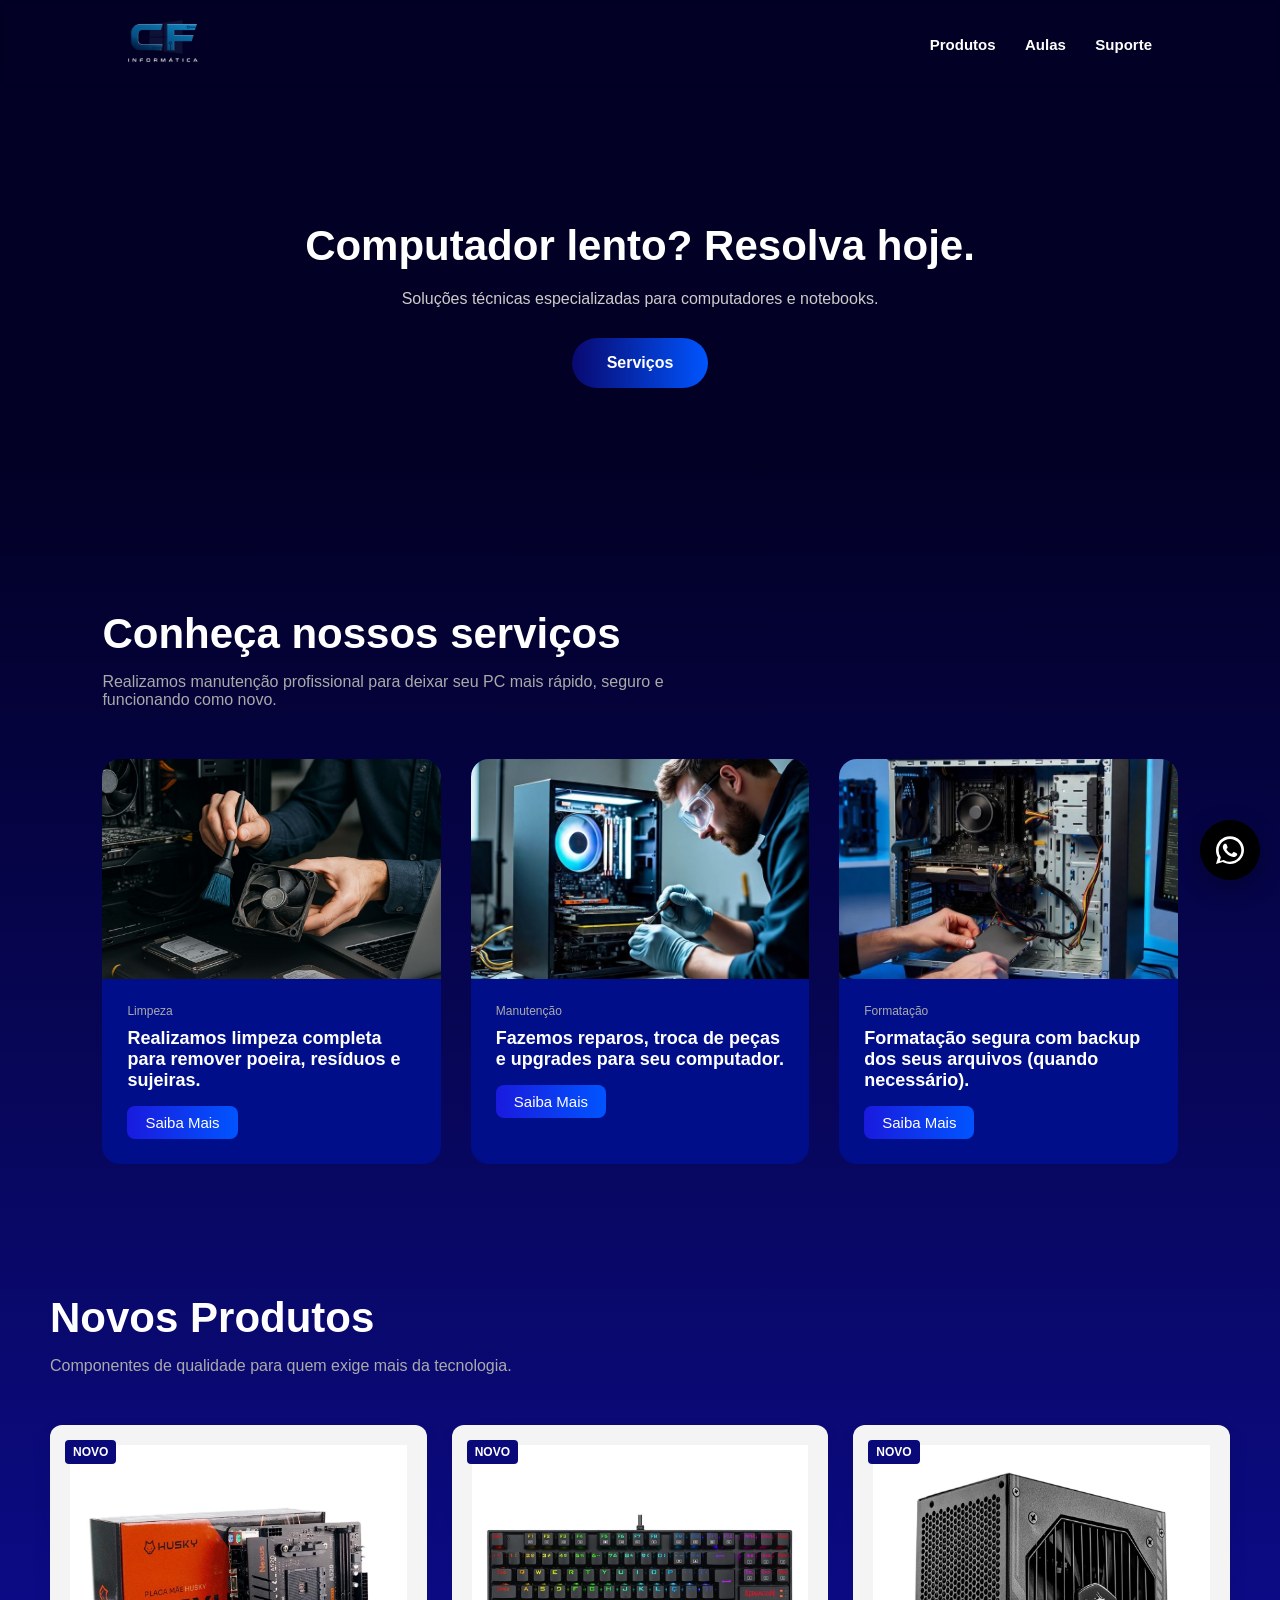
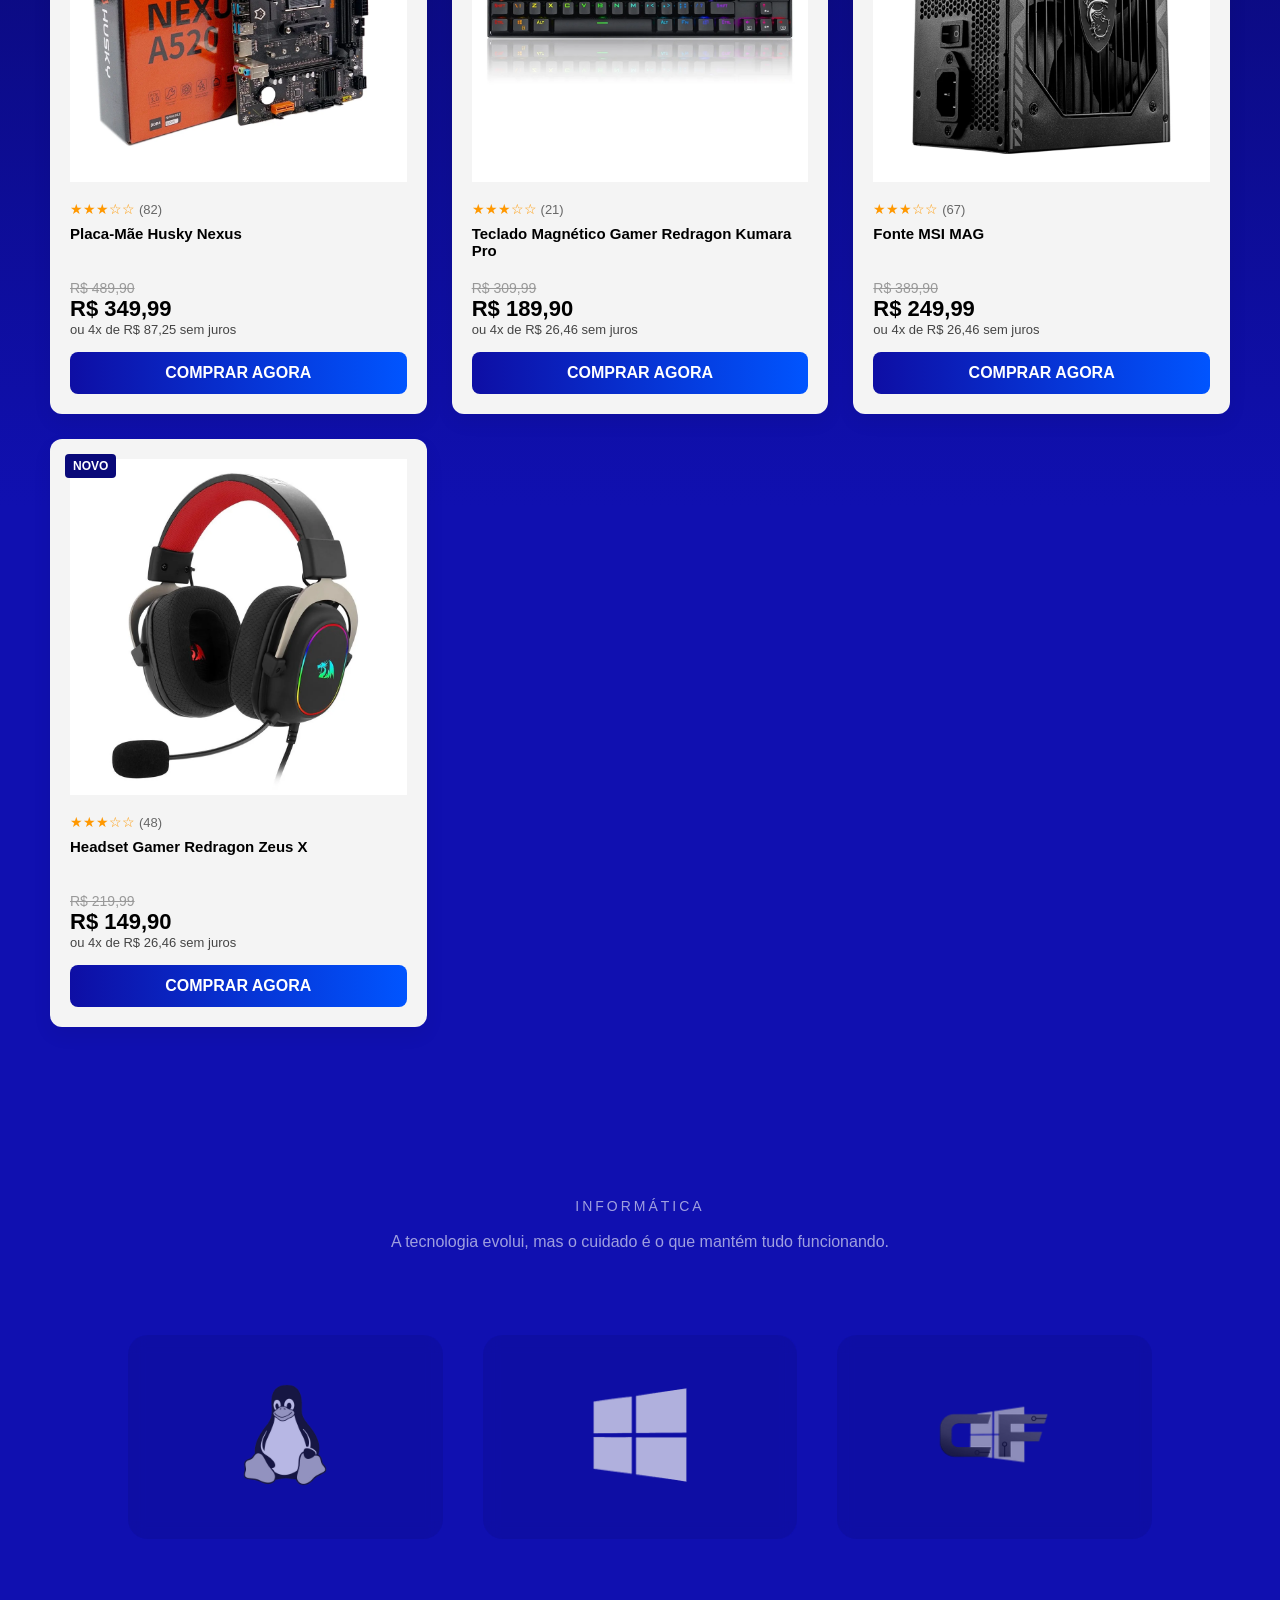
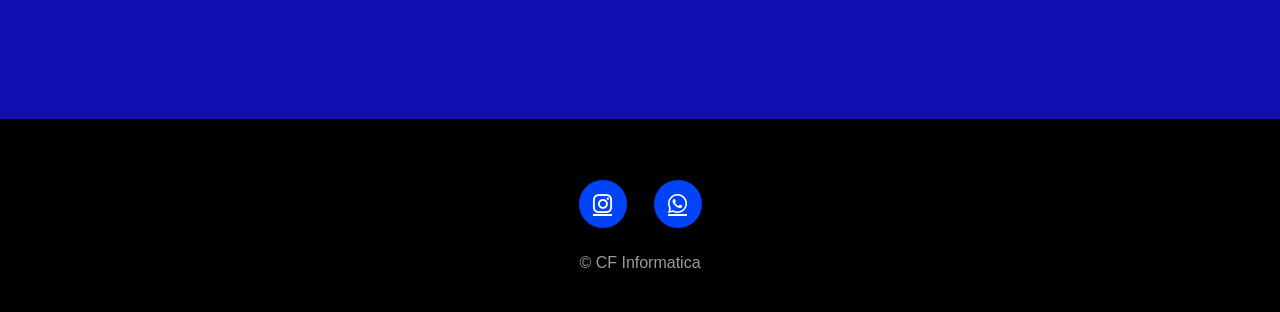
==== commit 01a35947: "Update index.html" ====
--- a/index.html
+++ b/index.html
@@ -36,6 +36,7 @@
 </div>
 <nav>
 <a href="produtos.html">Produtos</a>
+<a href="aulas.html">Aulas</a>
 <a href="#">Suporte</a>
 </nav>
 </header>
@@ -62,7 +63,7 @@
     <div class="insights-cards" id="servicos">
 
         <div class="insight-card">
-            <img src="assets/manutencao.jpg" class="insight-img" alt="">
+            <img src="assets/limpeza.jpg" class="insight-img" alt="">
             <div class="insight-content">
                 <div class="meta">Limpeza</div>
                 <h3>Realizamos limpeza completa para remover poeira, resíduos e sujeiras.</h3>
@@ -71,7 +72,7 @@
         </div>
 
         <div class="insight-card">
-            <img src="assets/limpeza.jpg" class="insight-img" alt="">
+            <img src="assets/manutencao.jpg" class="insight-img" alt="">
             <div class="insight-content">
                 <div class="meta">Manutenção</div>
                 <h3>Fazemos reparos, troca de peças e upgrades para seu computador.</h3>
@@ -242,7 +243,7 @@
 </body>
 
 <video autoplay muted loop playsinline class="bg-video">
-  <source src="video.mov" type="video/mov">
+  <source src="video.mp4" type="video/mp4">
 </video>
 
 <a href="https://wa.me/5573991067470?text=Preciso%20de%20suporte" 
@@ -260,4 +261,3 @@
 </a>
 
 </html>
-
